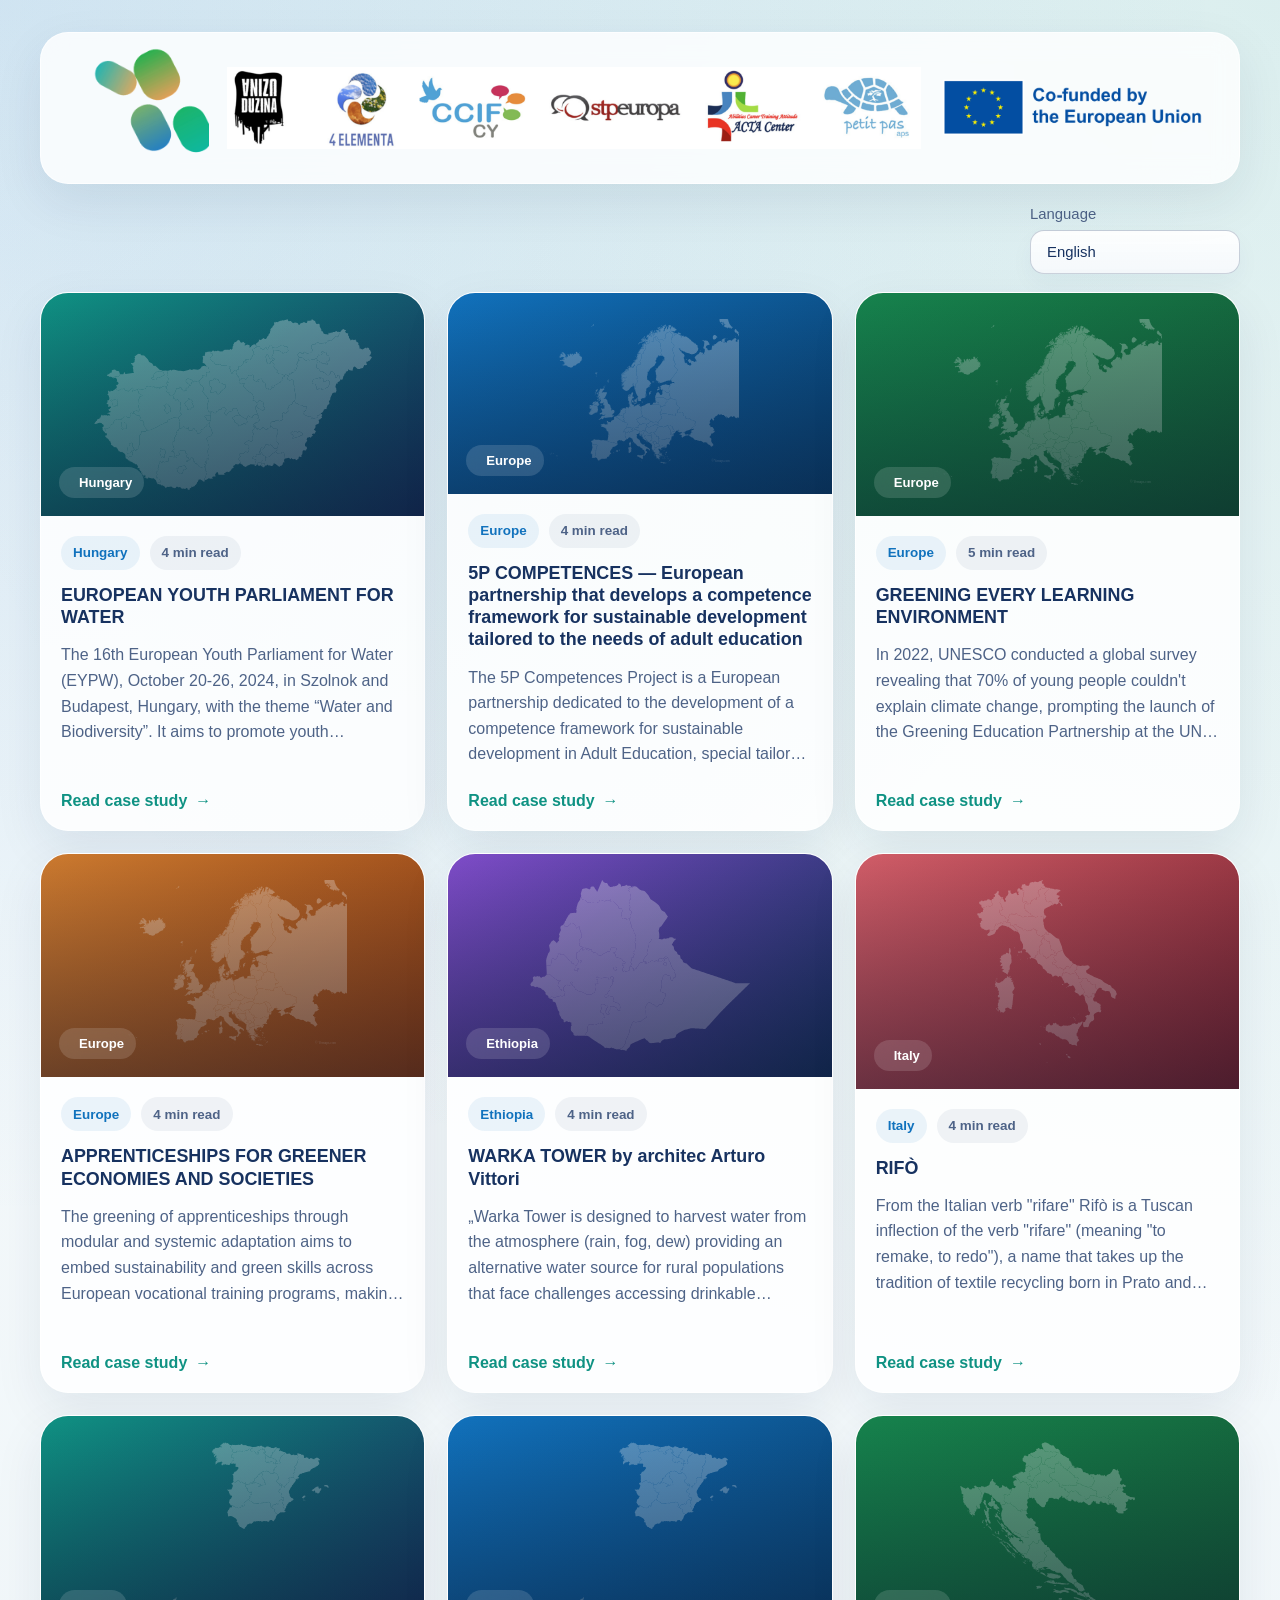
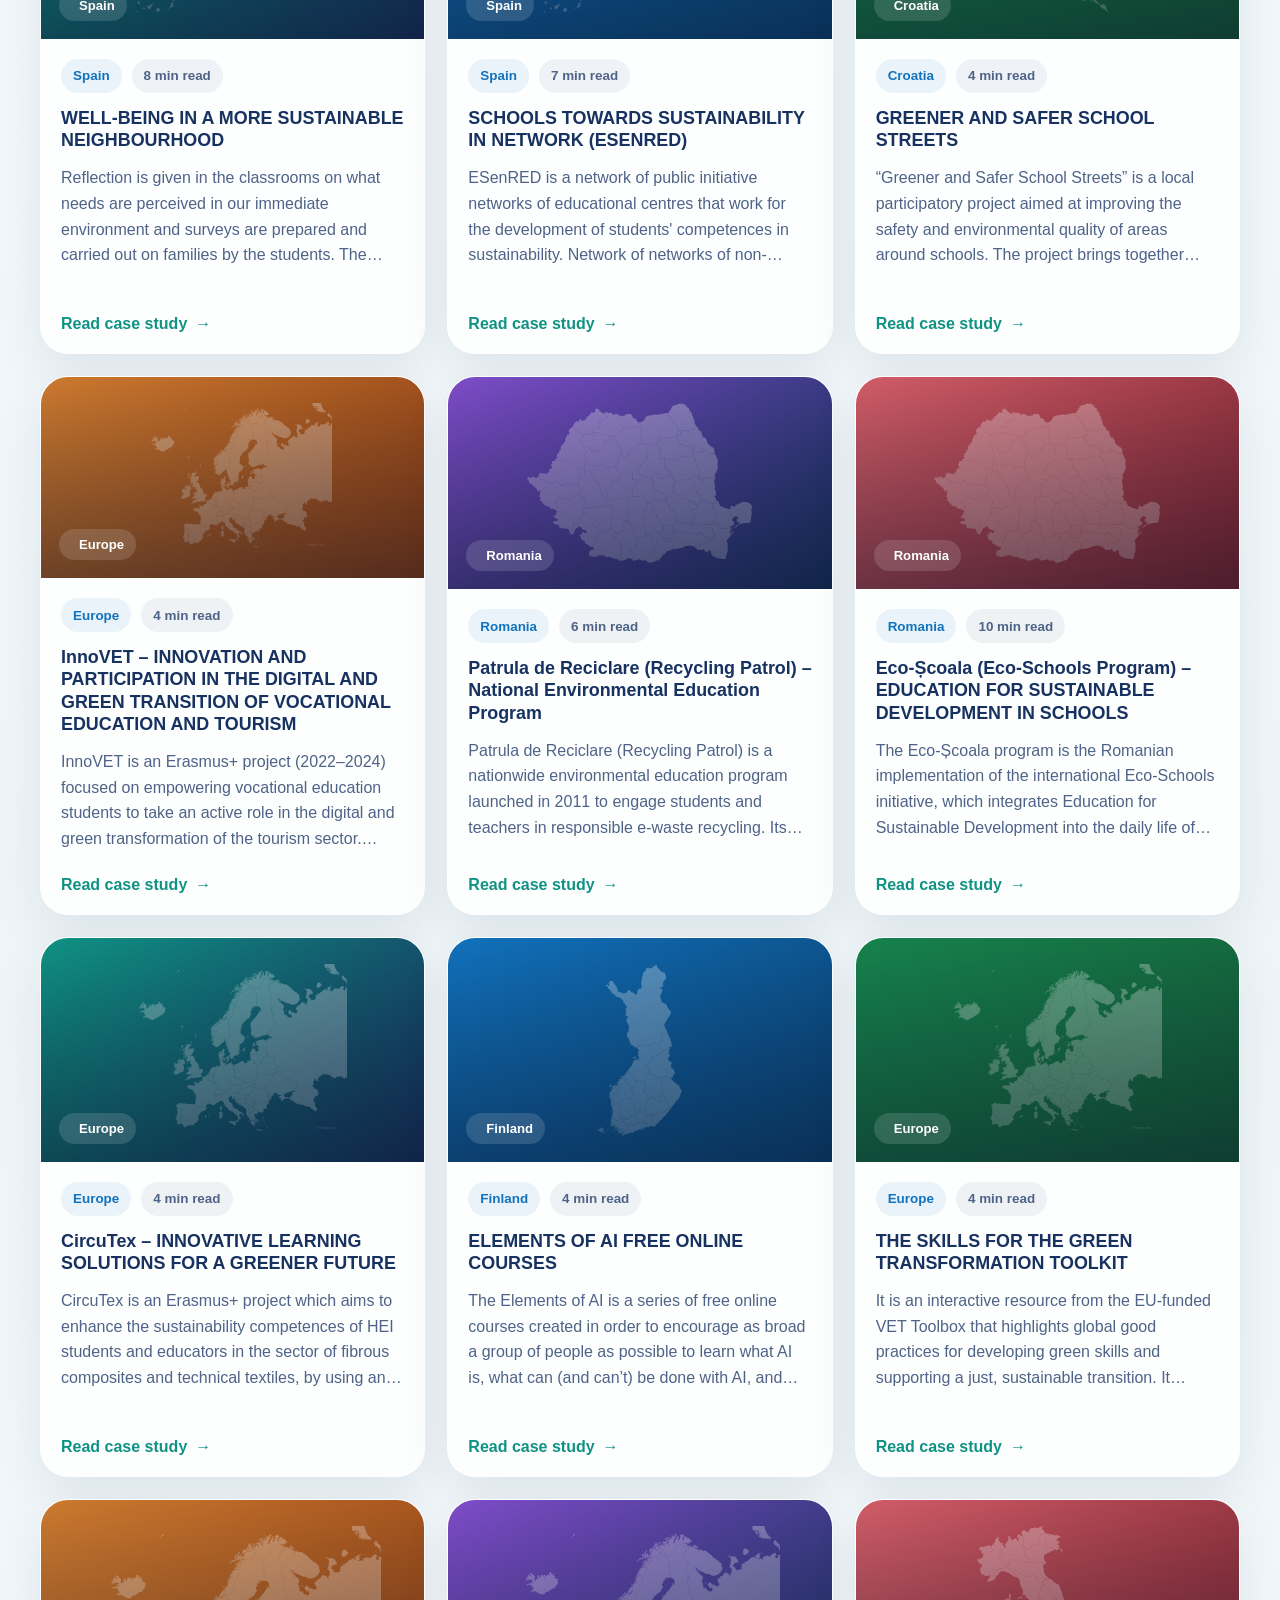
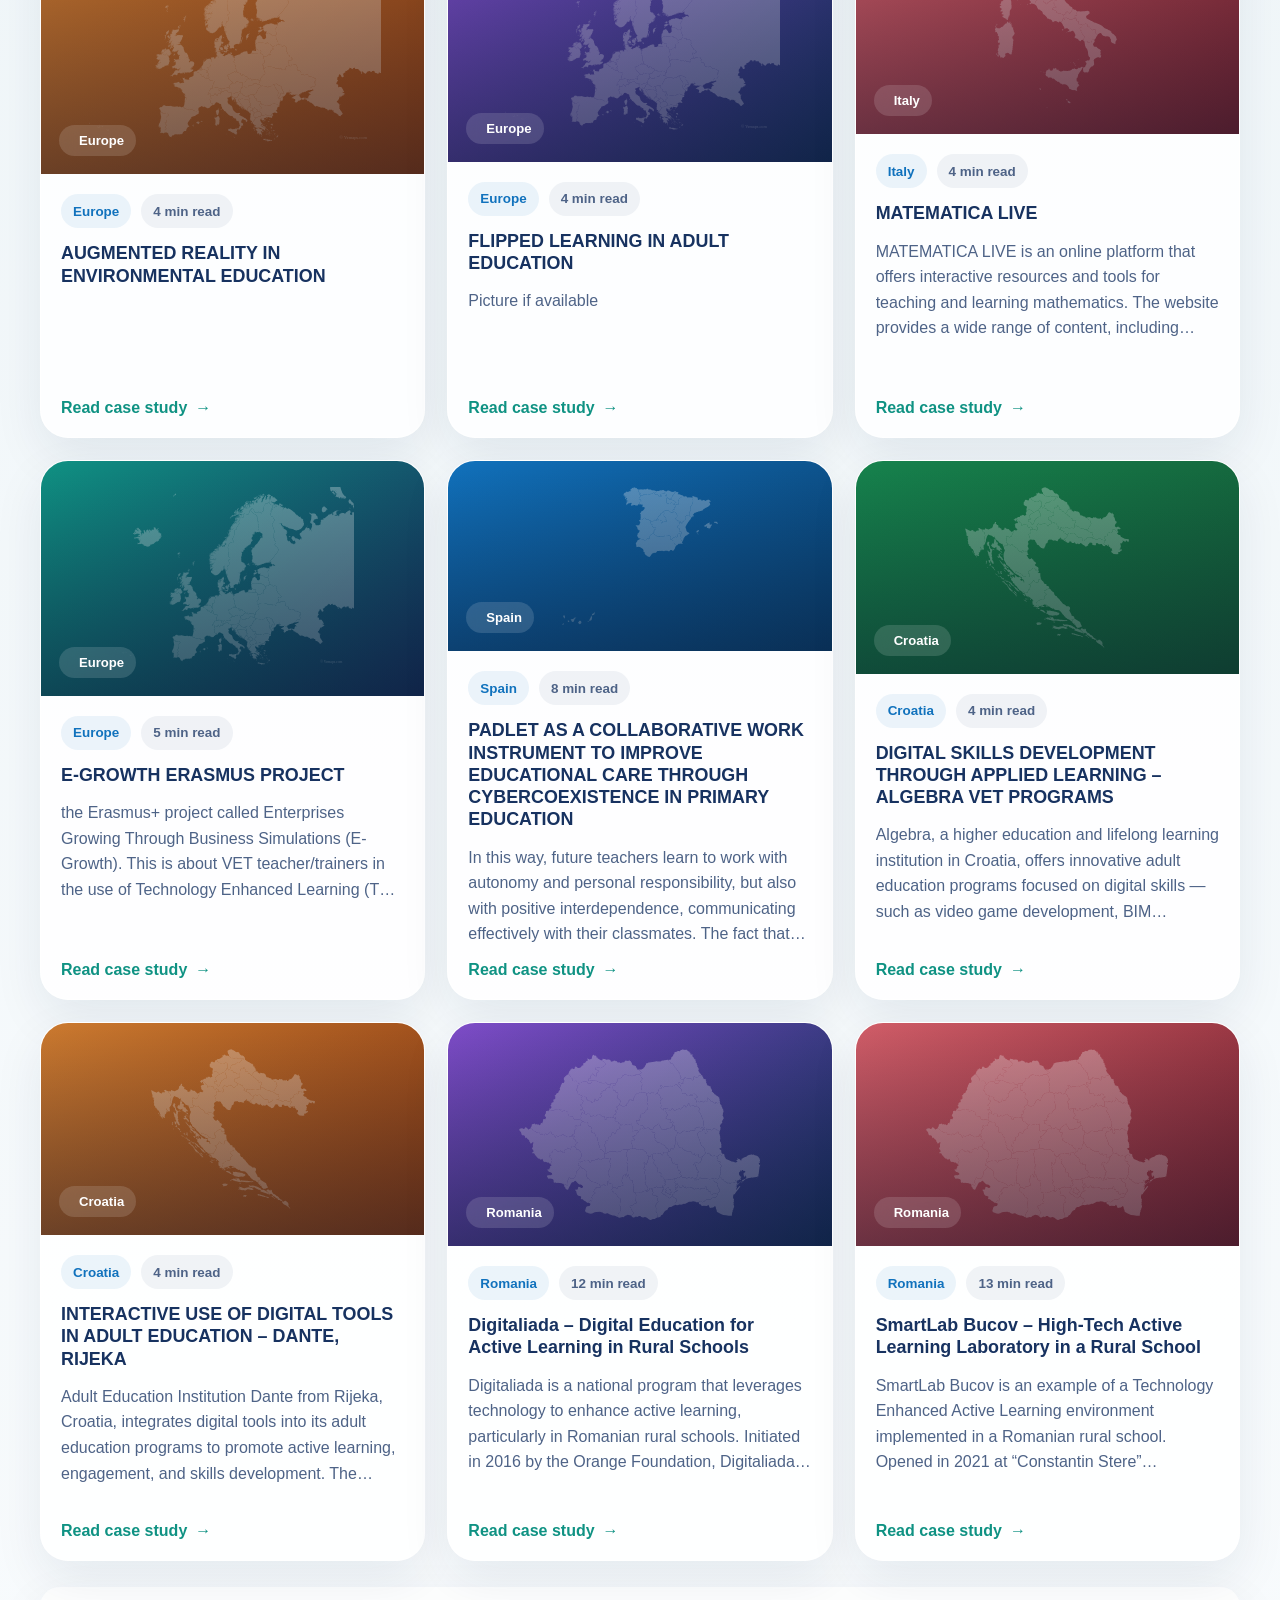
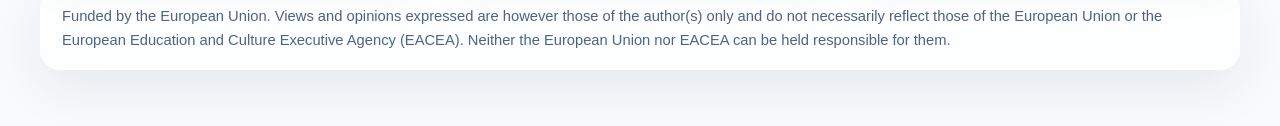
==== index.html @ 7d6d0c1b "Add EU funding disclaimer footer" ====
<!DOCTYPE html>
<html lang="en">
  <head>
    <meta charset="UTF-8" />
    <meta name="viewport" content="width=device-width, initial-scale=1.0" />
    <title>DROPS Case Studies</title>
    <link rel="stylesheet" href="./standalone-case-studies.css?v=20260325-footer" />
  </head>
  <body data-page="cards">
    <div class="page-shell">
      <section class="logo-strip" aria-label="Project logos">
        <div class="logo-strip-track">
          <a class="project-logo-link" href="./index.html" aria-label="DROPS">
            <img class="project-logo" src="./drops-logo.png" alt="DROPS logo" />
          </a>
          <div class="logo-strip-support">
            <img
              class="partner-logos-strip"
              src="./drops-logos-1-2048x242.png"
              alt="DROPS partner logos"
            />
            <img
              class="eu-logo-strip"
              src="./en-co-funded-by-the-eu-pos.png"
              alt="Co-Funded by the European Union"
            />
          </div>
        </div>
      </section>

      <header class="topbar topbar-simple">
        <div></div>

        <div class="toolbar">
          <label class="select-block" for="cards-language-select">
            <span id="cards-language-label"></span>
            <select id="cards-language-select"></select>
          </label>
        </div>
      </header>

      <main class="content-stack">
        <section class="cards-grid" id="case-study-grid"></section>
        <p class="empty-state hidden" id="cards-empty-state"></p>
      </main>

      <footer class="site-footer">
        <p class="site-footer-copy">
          Funded by the European Union. Views and opinions expressed are however those of
          the author(s) only and do not necessarily reflect those of the European Union or
          the European Education and Culture Executive Agency (EACEA). Neither the
          European Union nor EACEA can be held responsible for them.
        </p>
      </footer>
    </div>

    <script src="./case-studies-data.js"></script>
    <script src="./case-studies-app.js"></script>
  </body>
</html>
---- standalone-case-studies.css ----
:root {
  --navy: #173260;
  --navy-deep: #102547;
  --teal: #0f9283;
  --ocean: #1172bd;
  --sun: #e0a56b;
  --forest: #16834d;
  --mist: #edf4f7;
  --paper: #ffffff;
  --ink: #173260;
  --ink-soft: #4e6387;
  --line: rgba(23, 50, 96, 0.12);
  --line-strong: rgba(23, 50, 96, 0.22);
  --shadow-soft: 0 18px 50px rgba(15, 38, 71, 0.08);
  --shadow-strong: 0 22px 50px rgba(15, 38, 71, 0.16);
  --radius-xl: 28px;
  --radius-lg: 20px;
  --radius-md: 14px;
}

* {
  box-sizing: border-box;
}

html {
  scroll-behavior: smooth;
}

body {
  margin: 0;
  min-height: 100vh;
  color: var(--ink);
  font-family: "Avenir Next", "Segoe UI", sans-serif;
  background:
    radial-gradient(circle at top left, rgba(17, 114, 189, 0.16), transparent 24%),
    radial-gradient(circle at top right, rgba(15, 146, 131, 0.12), transparent 28%),
    linear-gradient(180deg, #f7fbfd 0%, #eef5f8 52%, #f8fbfd 100%);
}

a {
  color: inherit;
  text-decoration: none;
}

button,
select {
  font: inherit;
}

.hidden {
  display: none !important;
}

.page-shell {
  width: min(1200px, calc(100% - 32px));
  margin: 0 auto;
  padding: 32px 0 56px;
}

.page-shell-detail {
  padding-top: 24px;
}

.topbar {
  display: flex;
  gap: 24px;
  align-items: flex-start;
  justify-content: space-between;
  margin-bottom: 28px;
}

.topbar-detail {
  align-items: center;
  margin-bottom: 18px;
}

.logo-strip {
  margin-bottom: 22px;
  padding: 14px 18px;
  border: 1px solid rgba(255, 255, 255, 0.72);
  border-radius: var(--radius-xl);
  background: rgba(255, 255, 255, 0.82);
  box-shadow: var(--shadow-soft);
  backdrop-filter: blur(12px);
}

.logo-strip-track {
  display: flex;
  align-items: center;
  gap: 18px;
  min-height: 86px;
  flex-wrap: nowrap;
}

.logo-strip-support {
  display: flex;
  flex: 1 1 auto;
  align-items: center;
  gap: 20px;
  min-width: 0;
  justify-content: flex-end;
  flex-wrap: nowrap;
}

.project-logo-link {
  display: inline-flex;
  align-items: center;
  justify-content: center;
  padding: 0;
  border-radius: 0;
  background: transparent;
}

.project-logo {
  display: block;
  width: 150px;
  min-width: 150px;
  max-width: 150px;
  height: auto;
  max-height: none;
  object-fit: contain;
  object-position: center;
}

.partner-logos-strip {
  display: block;
  flex: 1 1 720px;
  width: 720px;
  max-width: 100%;
  min-width: 0;
  height: auto;
  max-height: 92px;
  object-fit: contain;
  object-position: left center;
}

.eu-logo-strip {
  display: block;
  flex: 0 0 280px;
  width: 280px;
  max-width: 100%;
  height: auto;
  max-height: 82px;
  object-fit: contain;
  object-position: right center;
}

.topbar-simple {
  margin-bottom: 18px;
}

.eyebrow {
  display: inline-flex;
  align-items: center;
  gap: 8px;
  margin: 0 0 14px;
  padding: 8px 14px;
  border-radius: 999px;
  background: rgba(15, 146, 131, 0.1);
  color: var(--teal);
  font-size: 0.8rem;
  font-weight: 700;
  letter-spacing: 0.08em;
  text-transform: uppercase;
}

.hero-title {
  margin: 0;
  max-width: 760px;
  font-size: clamp(2.3rem, 5vw, 4.5rem);
  line-height: 0.95;
  font-weight: 900;
  text-transform: uppercase;
  letter-spacing: -0.05em;
}

.hero-copy {
  max-width: 760px;
  margin: 16px 0 0;
  color: var(--ink-soft);
  font-size: 1.05rem;
  line-height: 1.7;
}

.toolbar {
  display: flex;
  justify-content: flex-end;
}

.select-block {
  display: grid;
  gap: 8px;
  min-width: 210px;
  font-size: 0.93rem;
  color: var(--ink-soft);
}

.select-block select {
  appearance: none;
  width: 100%;
  padding: 13px 16px;
  border: 1px solid var(--line-strong);
  border-radius: 14px;
  color: var(--ink);
  background:
    linear-gradient(180deg, rgba(255, 255, 255, 0.96), rgba(244, 248, 251, 0.98));
  box-shadow: 0 10px 24px rgba(23, 50, 96, 0.04);
}

.content-stack {
  display: grid;
  gap: 24px;
}

.panel {
  border: 1px solid rgba(255, 255, 255, 0.65);
  border-radius: var(--radius-xl);
  background: rgba(255, 255, 255, 0.82);
  box-shadow: var(--shadow-soft);
  backdrop-filter: blur(12px);
}

.panel-soft {
  padding: 24px;
}

.panel-row {
  display: flex;
  gap: 18px;
  align-items: center;
  justify-content: space-between;
}

.panel-title {
  margin: 0;
  font-size: 1.2rem;
  font-weight: 800;
}

.panel-copy {
  margin: 8px 0 0;
  color: var(--ink-soft);
  line-height: 1.6;
}

.ghost-link {
  display: inline-flex;
  align-items: center;
  justify-content: center;
  min-height: 48px;
  padding: 0 18px;
  border: 1px solid var(--line);
  border-radius: 14px;
  background: rgba(255, 255, 255, 0.76);
  color: var(--ink);
  font-weight: 700;
  transition: transform 180ms ease, box-shadow 180ms ease, border-color 180ms ease;
}

.ghost-link:hover,
.ghost-link:focus-visible {
  transform: translateY(-1px);
  border-color: rgba(17, 114, 189, 0.24);
  box-shadow: 0 12px 24px rgba(17, 114, 189, 0.12);
  outline: none;
}

.chip-row {
  display: flex;
  flex-wrap: wrap;
  gap: 10px;
  margin-top: 20px;
}

.chip {
  border: 1px solid rgba(17, 50, 96, 0.1);
  border-radius: 999px;
  background: rgba(255, 255, 255, 0.72);
  color: var(--ink);
  padding: 10px 16px;
  font-weight: 700;
  cursor: pointer;
  transition: transform 180ms ease, background 180ms ease, border-color 180ms ease, color 180ms ease;
}

.chip:hover,
.chip:focus-visible {
  transform: translateY(-1px);
  border-color: rgba(15, 146, 131, 0.28);
  outline: none;
}

.chip.is-active {
  border-color: transparent;
  color: #ffffff;
  background: linear-gradient(135deg, var(--teal), var(--ocean));
  box-shadow: 0 12px 20px rgba(15, 146, 131, 0.2);
}

.cards-grid {
  display: grid;
  grid-template-columns: repeat(4, minmax(0, 1fr));
  grid-auto-rows: 1fr;
  align-items: stretch;
  gap: 22px;
}

.study-card {
  position: relative;
  display: grid;
  grid-template-columns: 1fr;
  min-height: 420px;
  height: 100%;
  overflow: hidden;
  border: 1px solid rgba(255, 255, 255, 0.72);
  border-radius: var(--radius-xl);
  background: rgba(255, 255, 255, 0.84);
  box-shadow: var(--shadow-soft);
  transition: transform 220ms ease, box-shadow 220ms ease, border-color 220ms ease;
}

.study-card.is-completed {
  border-color: rgba(15, 146, 131, 0.28);
  background: rgba(255, 255, 255, 0.74);
}

.study-card:hover,
.study-card:focus-visible {
  transform: translateY(-4px);
  border-color: rgba(17, 114, 189, 0.2);
  box-shadow: var(--shadow-strong);
  outline: none;
}

.study-card.is-completed:hover,
.study-card.is-completed:focus-visible {
  border-color: rgba(15, 146, 131, 0.38);
}

.study-visual {
  position: relative;
  overflow: hidden;
  color: #ffffff;
  min-height: 190px;
}

.study-visual::after {
  content: "";
  position: absolute;
  inset: 0;
  background: linear-gradient(180deg, transparent, rgba(8, 18, 41, 0.42));
}

.study-card.is-completed .study-visual,
.study-card.is-completed .study-body {
  opacity: 0.88;
}

.country-badge {
  position: absolute;
  left: 18px;
  bottom: 18px;
  z-index: 1;
  display: inline-flex;
  gap: 8px;
  align-items: center;
  padding: 8px 12px;
  border-radius: 999px;
  background: rgba(255, 255, 255, 0.14);
  backdrop-filter: blur(10px);
  font-size: 0.82rem;
  font-weight: 700;
}

.study-status-badge {
  position: absolute;
  top: 16px;
  right: 16px;
  z-index: 1;
  display: inline-flex;
  align-items: center;
  gap: 8px;
  padding: 8px 12px;
  border-radius: 999px;
  background: rgba(255, 255, 255, 0.18);
  backdrop-filter: blur(10px);
  color: #ffffff;
  font-size: 0.8rem;
  font-weight: 800;
}

.study-status-check {
  display: inline-flex;
  align-items: center;
  justify-content: center;
  width: 22px;
  height: 22px;
  flex: 0 0 22px;
  border-radius: 999px;
  background: rgba(15, 146, 131, 0.9);
  color: #ffffff;
  font-size: 0.88rem;
  line-height: 1;
}

.country-map {
  position: absolute;
  inset: 0;
  width: 100%;
  height: 100%;
  display: flex;
  align-items: center;
  justify-content: center;
  padding: 26px;
  overflow: hidden;
}

.country-map img,
.country-map svg {
  display: block;
  width: auto;
  height: auto;
  max-width: 100%;
  max-height: 100%;
  object-fit: contain;
  object-position: center;
}

.country-map img {
  opacity: 0.3;
  filter: brightness(0) invert(1);
}

.study-body {
  display: flex;
  flex-direction: column;
  gap: 14px;
  padding: 20px;
}

.pill-row {
  display: flex;
  flex-wrap: wrap;
  gap: 10px;
}

.pill {
  display: inline-flex;
  align-items: center;
  gap: 8px;
  min-height: 34px;
  padding: 0 12px;
  border-radius: 999px;
  background: rgba(17, 114, 189, 0.08);
  color: var(--ocean);
  font-size: 0.84rem;
  font-weight: 700;
}

.pill.pill-neutral {
  background: rgba(23, 50, 96, 0.06);
  color: var(--ink-soft);
}

.study-title {
  margin: 0;
  font-size: 1.12rem;
  line-height: 1.24;
  font-weight: 900;
}

.study-description {
  margin: 0;
  color: var(--ink-soft);
  line-height: 1.6;
  display: -webkit-box;
  -webkit-line-clamp: 4;
  -webkit-box-orient: vertical;
  overflow: hidden;
}

.study-footer {
  margin-top: auto;
  display: flex;
  align-items: center;
  justify-content: space-between;
  gap: 12px;
}

.study-link {
  display: inline-flex;
  align-items: center;
  gap: 8px;
  color: var(--teal);
  font-weight: 800;
}

.study-card.is-completed .study-link {
  color: rgba(78, 99, 135, 0.88);
}

.study-link-arrow {
  transition: transform 180ms ease;
}

.study-card:hover .study-link-arrow,
.study-card:focus-visible .study-link-arrow {
  transform: translateX(4px);
}

.empty-state {
  margin: 0;
  padding: 28px;
  text-align: center;
  border-radius: var(--radius-lg);
  background: rgba(255, 255, 255, 0.78);
  color: var(--ink-soft);
  box-shadow: var(--shadow-soft);
}

.site-footer {
  margin-top: 26px;
  padding: 18px 22px;
  border-radius: var(--radius-lg);
  background: rgba(255, 255, 255, 0.76);
  box-shadow: var(--shadow-soft);
}

.site-footer-copy {
  margin: 0;
  color: var(--ink-soft);
  font-size: 0.92rem;
  line-height: 1.6;
}

.reading-progress {
  position: fixed;
  inset: 0 0 auto;
  z-index: 20;
  height: 4px;
  background: rgba(255, 255, 255, 0.46);
}

.reading-progress-bar {
  height: 100%;
  width: 0;
  background: linear-gradient(90deg, var(--teal), var(--ocean));
  transition: width 140ms linear;
}

.detail-top-actions {
  display: flex;
  align-items: center;
  gap: 16px;
}

.back-link {
  display: inline-flex;
  align-items: center;
  gap: 10px;
  min-height: 44px;
  padding: 0 14px;
  border-radius: 999px;
  background: rgba(255, 255, 255, 0.82);
  border: 1px solid var(--line);
  font-weight: 800;
  box-shadow: var(--shadow-soft);
}

.detail-hero {
  position: relative;
  overflow: hidden;
  padding: 38px;
  border-radius: 30px;
  color: #ffffff;
  box-shadow: var(--shadow-strong);
}

.detail-hero::before {
  content: "";
  position: absolute;
  inset: auto auto -40px -20px;
  width: 200px;
  height: 200px;
  border-radius: 50%;
  background: rgba(255, 255, 255, 0.12);
}

.detail-hero::after {
  content: "";
  position: absolute;
  right: -20px;
  top: -20px;
  width: 190px;
  height: 190px;
  border-radius: 46% 54% 60% 40%;
  background: rgba(255, 255, 255, 0.1);
}

.detail-hero-inner {
  position: relative;
  z-index: 1;
  max-width: 760px;
}

.detail-hero-tag {
  display: inline-flex;
  align-items: center;
  gap: 8px;
  margin-bottom: 16px;
  padding: 9px 14px;
  border-radius: 999px;
  background: rgba(255, 255, 255, 0.14);
  font-size: 0.84rem;
  font-weight: 700;
}

.detail-hero-title {
  margin: 0;
  font-size: clamp(2.2rem, 4vw, 3.8rem);
  line-height: 0.98;
  font-weight: 900;
  text-transform: uppercase;
}

.detail-hero-copy {
  margin: 16px 0 0;
  font-size: 1.05rem;
  line-height: 1.75;
  color: rgba(255, 255, 255, 0.92);
}

.detail-layout {
  display: grid;
  grid-template-columns: minmax(0, 1fr) minmax(240px, 300px);
  gap: 24px;
  align-items: stretch;
}

.detail-article {
  padding: 32px;
  align-self: start;
}

.detail-sidebar {
  display: grid;
  gap: 18px;
  width: min(100%, 300px);
  justify-self: end;
  align-self: stretch;
  align-content: start;
}

.detail-sidebar-progress {
  position: sticky;
  top: 24px;
  z-index: 2;
}

.detail-meta-row {
  display: flex;
  flex-wrap: wrap;
  gap: 10px;
  padding-bottom: 20px;
  margin-bottom: 20px;
  border-bottom: 1px solid var(--line);
}

.detail-language-row {
  display: flex;
  flex-wrap: wrap;
  gap: 10px;
  margin-bottom: 28px;
}

.language-chip {
  border: 1px solid var(--line);
  border-radius: 999px;
  background: rgba(255, 255, 255, 0.82);
  color: var(--ink-soft);
  padding: 10px 14px;
  font-weight: 700;
  cursor: pointer;
  transition: all 180ms ease;
}

.language-chip:hover,
.language-chip:focus-visible {
  border-color: rgba(15, 146, 131, 0.34);
  outline: none;
}

.language-chip.is-active {
  border-color: transparent;
  color: #ffffff;
  background: linear-gradient(135deg, var(--teal), var(--ocean));
}

.article-content {
  color: var(--ink);
  overflow-wrap: anywhere;
}

.article-section + .article-section,
.article-media-stack + .article-section,
.article-section + .article-media-stack {
  margin-top: 28px;
}

.article-section-lead {
  margin-top: 8px;
}

.article-rich-block {
  color: var(--ink-soft);
}

.article-rich-block > *:last-child {
  margin-bottom: 0;
}

.article-media-stack {
  display: grid;
  gap: 16px;
  margin: 28px 0;
}

.article-figure {
  margin: 0;
}

.article-section-criteria {
  margin-top: 32px;
}

.criteria-grid {
  display: grid;
  gap: 16px;
  grid-template-columns: repeat(2, minmax(0, 1fr));
}

.criteria-card {
  padding: 18px;
  border: 1px solid var(--line);
  border-radius: 18px;
  background: rgba(255, 255, 255, 0.7);
}

.criteria-card-title {
  margin: 0 0 10px;
  color: var(--ink);
  font-size: 1rem;
  font-weight: 800;
}

.criteria-card-content > *:last-child {
  margin-bottom: 0;
}

.article-content h2 {
  margin: 32px 0 12px;
  font-size: 1.45rem;
  font-weight: 900;
}

.article-content p {
  margin: 0 0 16px;
  color: var(--ink-soft);
  line-height: 1.82;
}

.article-content ul,
.article-content ol {
  margin: 0 0 20px;
  padding-left: 22px;
  color: var(--ink-soft);
  line-height: 1.78;
}

.article-content li + li {
  margin-top: 8px;
}

.article-content strong {
  color: var(--ink);
}

.article-content a {
  color: var(--ocean);
  text-decoration: underline;
}

.article-content table {
  width: 100%;
  margin: 28px 0;
  border-collapse: collapse;
  border: 1px solid var(--line);
  border-radius: 18px;
  overflow: hidden;
  background: rgba(255, 255, 255, 0.72);
}

.article-content th,
.article-content td {
  padding: 14px 16px;
  border: 1px solid var(--line);
  vertical-align: top;
  text-align: left;
  color: var(--ink-soft);
  line-height: 1.75;
}

.article-content th {
  color: var(--ink);
  background: rgba(17, 114, 189, 0.04);
}

.article-content .markdown-table td:first-child {
  width: 32%;
  color: var(--ink);
  font-weight: 800;
  background: rgba(23, 50, 96, 0.04);
}

.article-content img {
  display: block;
  max-width: 100%;
  height: auto !important;
  margin: 0 auto;
  border-radius: 16px;
}

.article-content p:last-child,
.article-content ul:last-child,
.article-content ol:last-child,
.article-content table:last-child {
  margin-bottom: 0;
}

.primary-button {
  width: 100%;
  min-height: 52px;
  margin-top: 16px;
  border: 0;
  border-radius: 16px;
  color: #ffffff;
  font-weight: 800;
  background: linear-gradient(135deg, var(--forest), var(--teal));
  cursor: pointer;
  transition: transform 180ms ease, opacity 180ms ease, box-shadow 180ms ease;
  box-shadow: 0 16px 28px rgba(22, 131, 77, 0.24);
}

.secondary-button {
  display: inline-flex;
  width: 100%;
  min-height: 48px;
  margin-top: 14px;
  align-items: center;
  justify-content: center;
  padding: 0 18px;
  border: 1px solid rgba(15, 146, 131, 0.24);
  border-radius: 16px;
  background: rgba(15, 146, 131, 0.08);
  color: var(--teal);
  font-weight: 800;
  transition: transform 180ms ease, border-color 180ms ease, box-shadow 180ms ease;
}

.secondary-button:hover,
.secondary-button:focus-visible {
  transform: translateY(-1px);
  border-color: rgba(15, 146, 131, 0.34);
  box-shadow: 0 12px 20px rgba(15, 146, 131, 0.12);
  outline: none;
}

.primary-button:hover,
.primary-button:focus-visible {
  transform: translateY(-1px);
  outline: none;
}

.primary-button:disabled {
  opacity: 0.55;
  cursor: not-allowed;
  transform: none;
  box-shadow: none;
}

.helper-text {
  margin: 14px 0 0;
  color: var(--ink-soft);
  font-size: 0.92rem;
  line-height: 1.6;
}

.sidebar-links {
  display: grid;
  gap: 10px;
  margin-top: 14px;
}

.sidebar-link {
  display: block;
  padding: 14px 16px;
  border: 1px solid var(--line);
  border-radius: 16px;
  background: rgba(255, 255, 255, 0.72);
  transition: transform 180ms ease, border-color 180ms ease, box-shadow 180ms ease;
}

.sidebar-link:hover,
.sidebar-link:focus-visible {
  transform: translateY(-1px);
  border-color: rgba(17, 114, 189, 0.26);
  box-shadow: 0 12px 22px rgba(17, 114, 189, 0.11);
  outline: none;
}

.sidebar-link.is-current {
  border-color: rgba(15, 146, 131, 0.28);
  background: rgba(15, 146, 131, 0.07);
}

.sidebar-link-title {
  display: block;
  font-weight: 800;
}

.sidebar-link-copy {
  display: block;
  margin-top: 6px;
  color: var(--ink-soft);
  font-size: 0.93rem;
  line-height: 1.5;
}

@media (max-width: 1280px) {
  .cards-grid {
    grid-template-columns: repeat(3, minmax(0, 1fr));
  }
}

@media (max-width: 980px) {
  .topbar,
  .panel-row,
  .detail-layout {
    grid-template-columns: 1fr;
    display: grid;
  }

  .toolbar {
    justify-content: stretch;
  }

  .topbar-detail .detail-top-actions {
    flex-wrap: wrap;
  }

  .logo-strip-track {
    gap: 14px;
    flex-wrap: wrap;
  }

  .logo-strip-support {
    gap: 14px;
    flex-basis: 100%;
    justify-content: flex-start;
    flex-wrap: wrap;
  }

  .project-logo {
    width: 150px;
    min-width: 150px;
    max-width: 150px;
  }

  .eu-logo-strip {
    flex-basis: auto;
    width: 240px;
  }

  .select-block {
    min-width: 0;
  }

  .cards-grid {
    grid-template-columns: repeat(2, minmax(0, 1fr));
  }

  .study-visual {
    min-height: 220px;
  }

  .detail-sidebar {
    position: static;
    width: 100%;
    justify-self: stretch;
  }

  .criteria-grid {
    grid-template-columns: repeat(2, minmax(0, 1fr));
  }
}

@media (max-width: 720px) {
  .page-shell {
    width: min(100% - 20px, 1200px);
    padding: 18px 0 34px;
  }

  .detail-hero,
  .detail-article,
  .panel-soft {
    padding: 22px;
  }

  .hero-title {
    font-size: clamp(2rem, 10vw, 3rem);
  }

  .detail-hero-title {
    font-size: clamp(1.9rem, 9vw, 3rem);
  }

  .cards-grid {
    grid-template-columns: 1fr;
  }

  .criteria-grid {
    grid-template-columns: 1fr;
  }
}
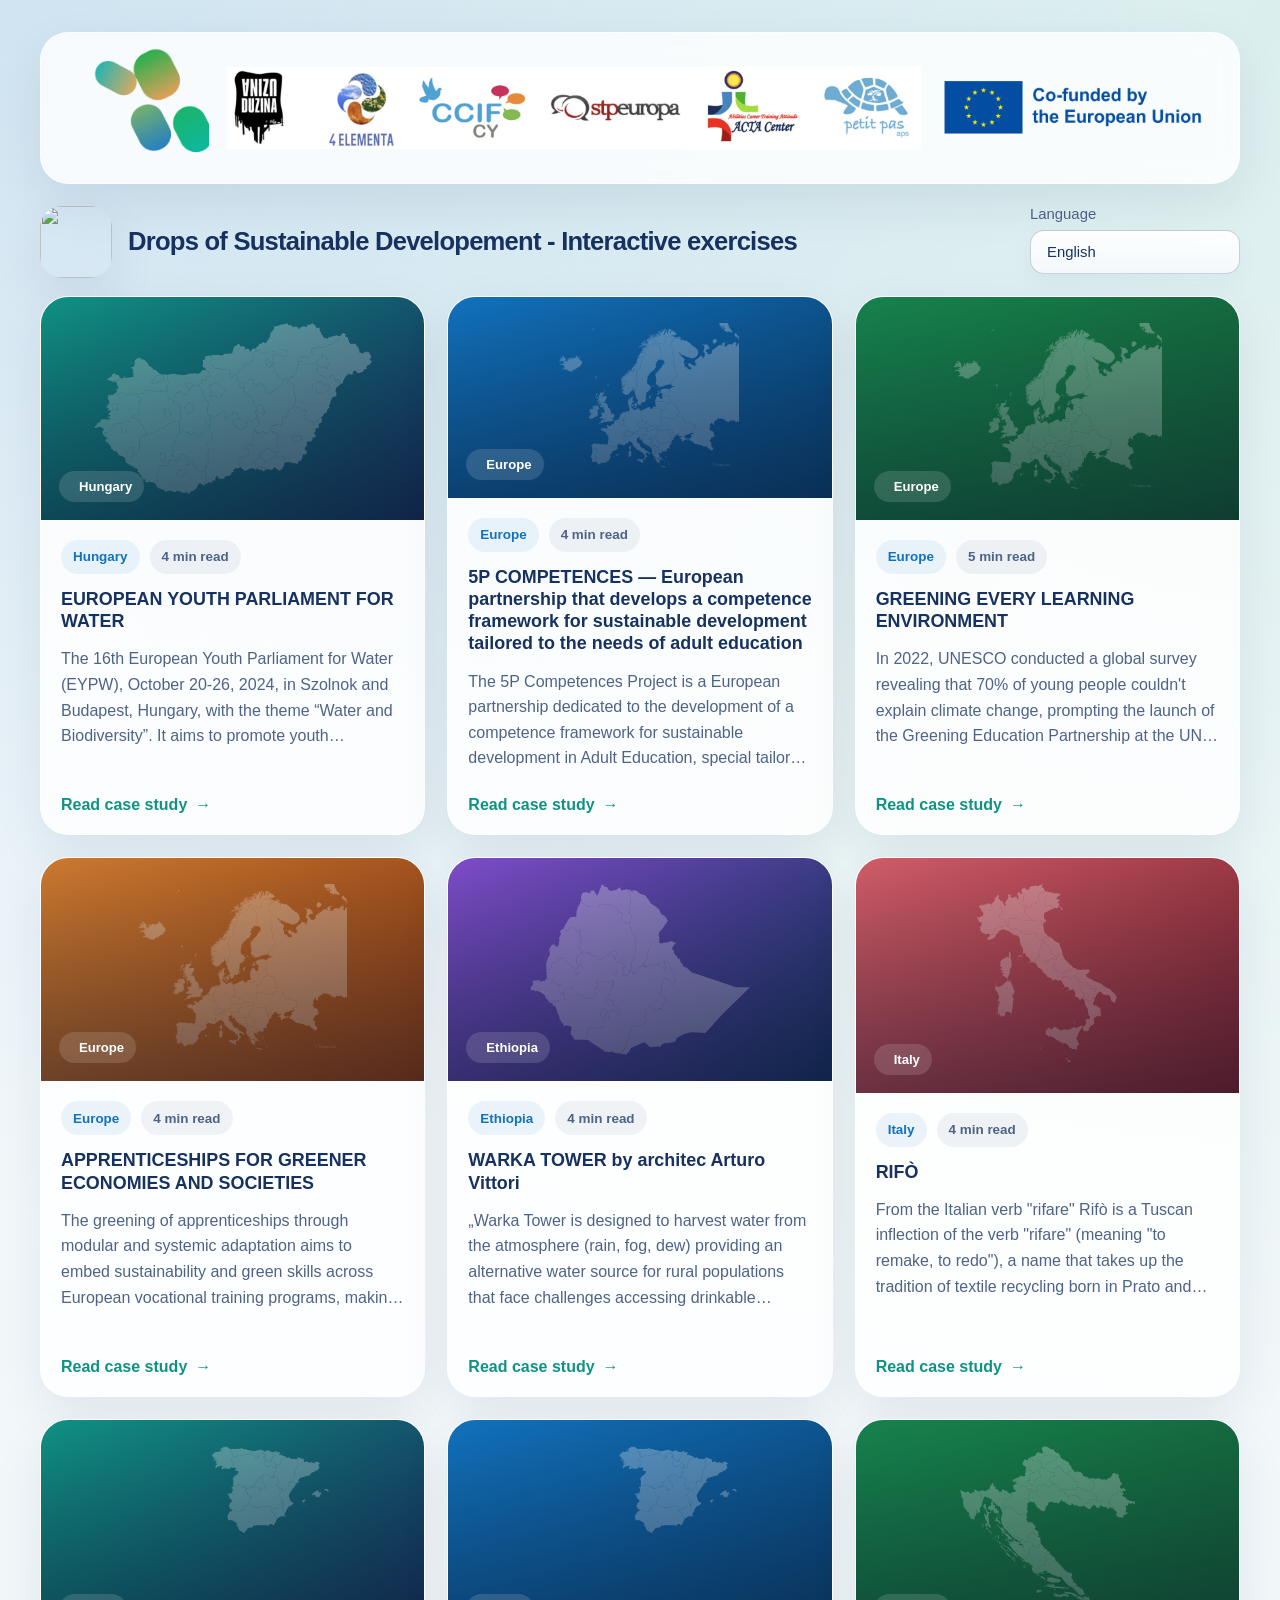
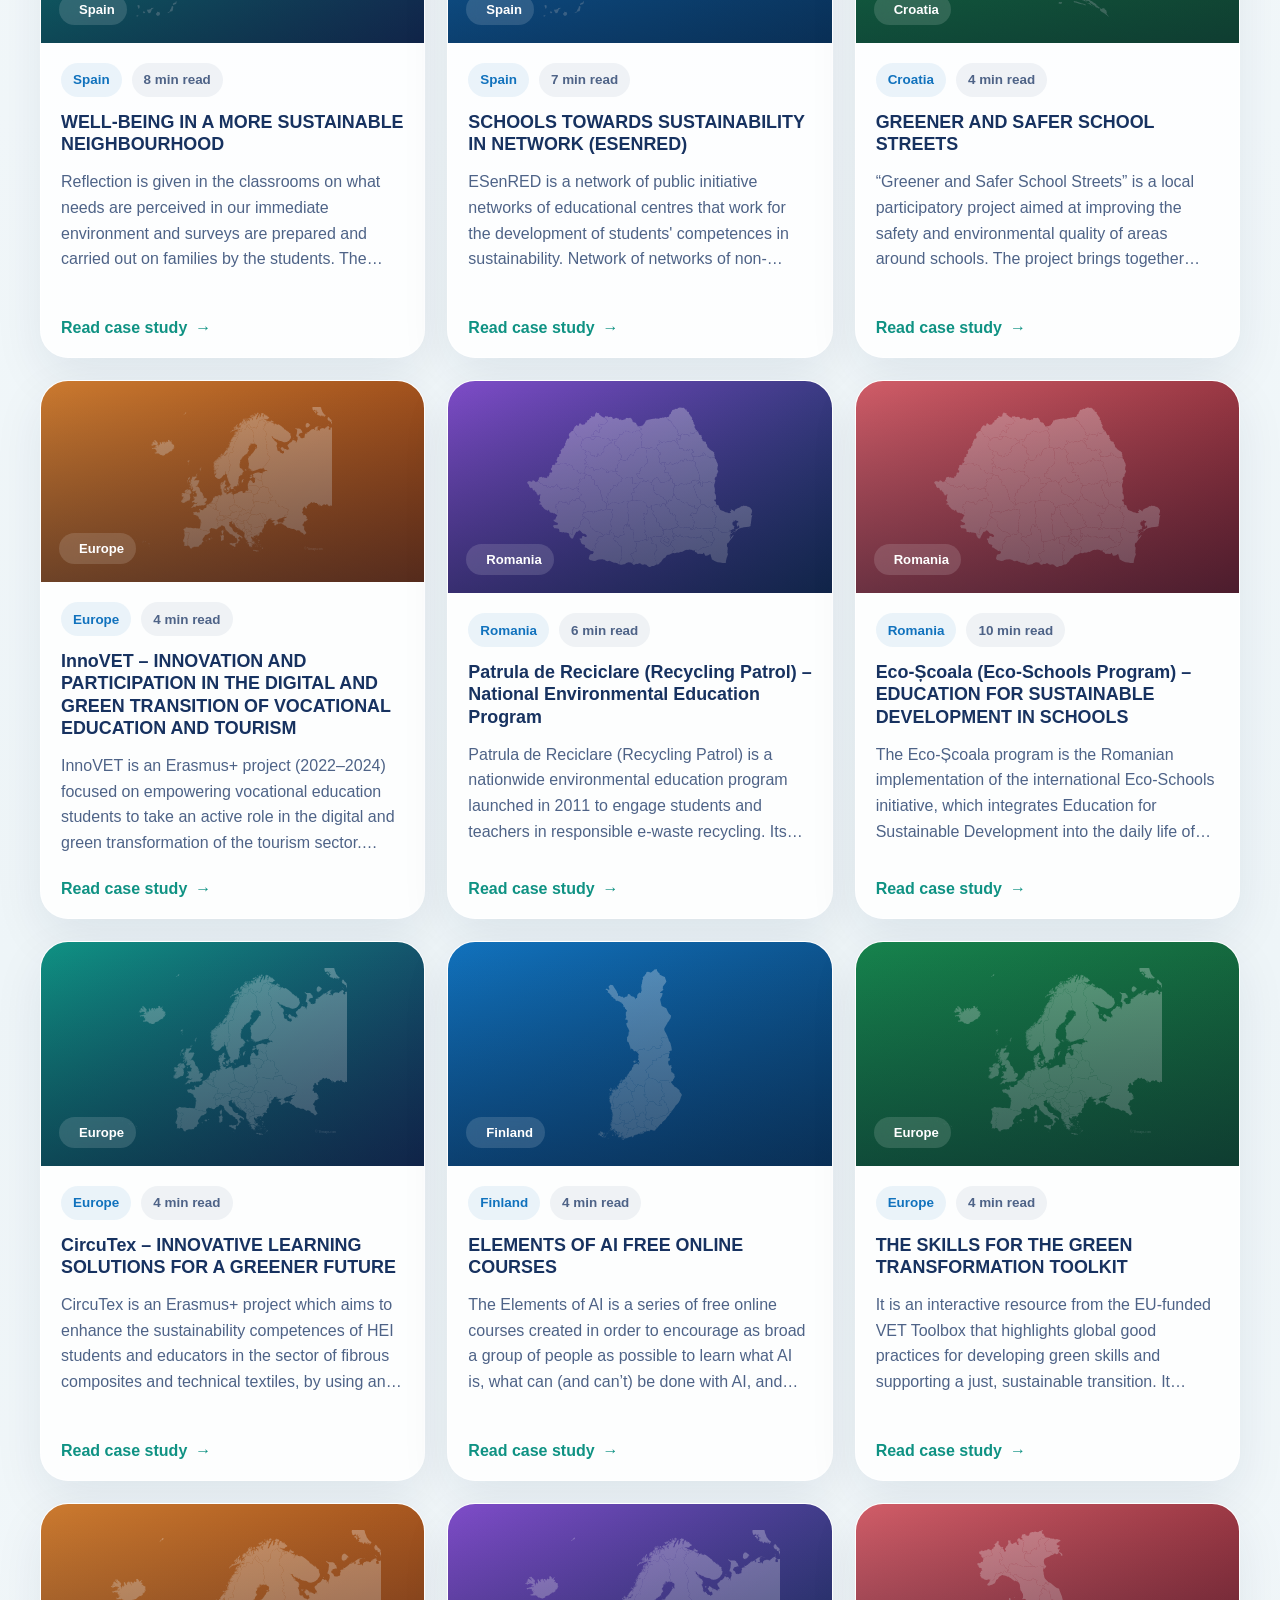
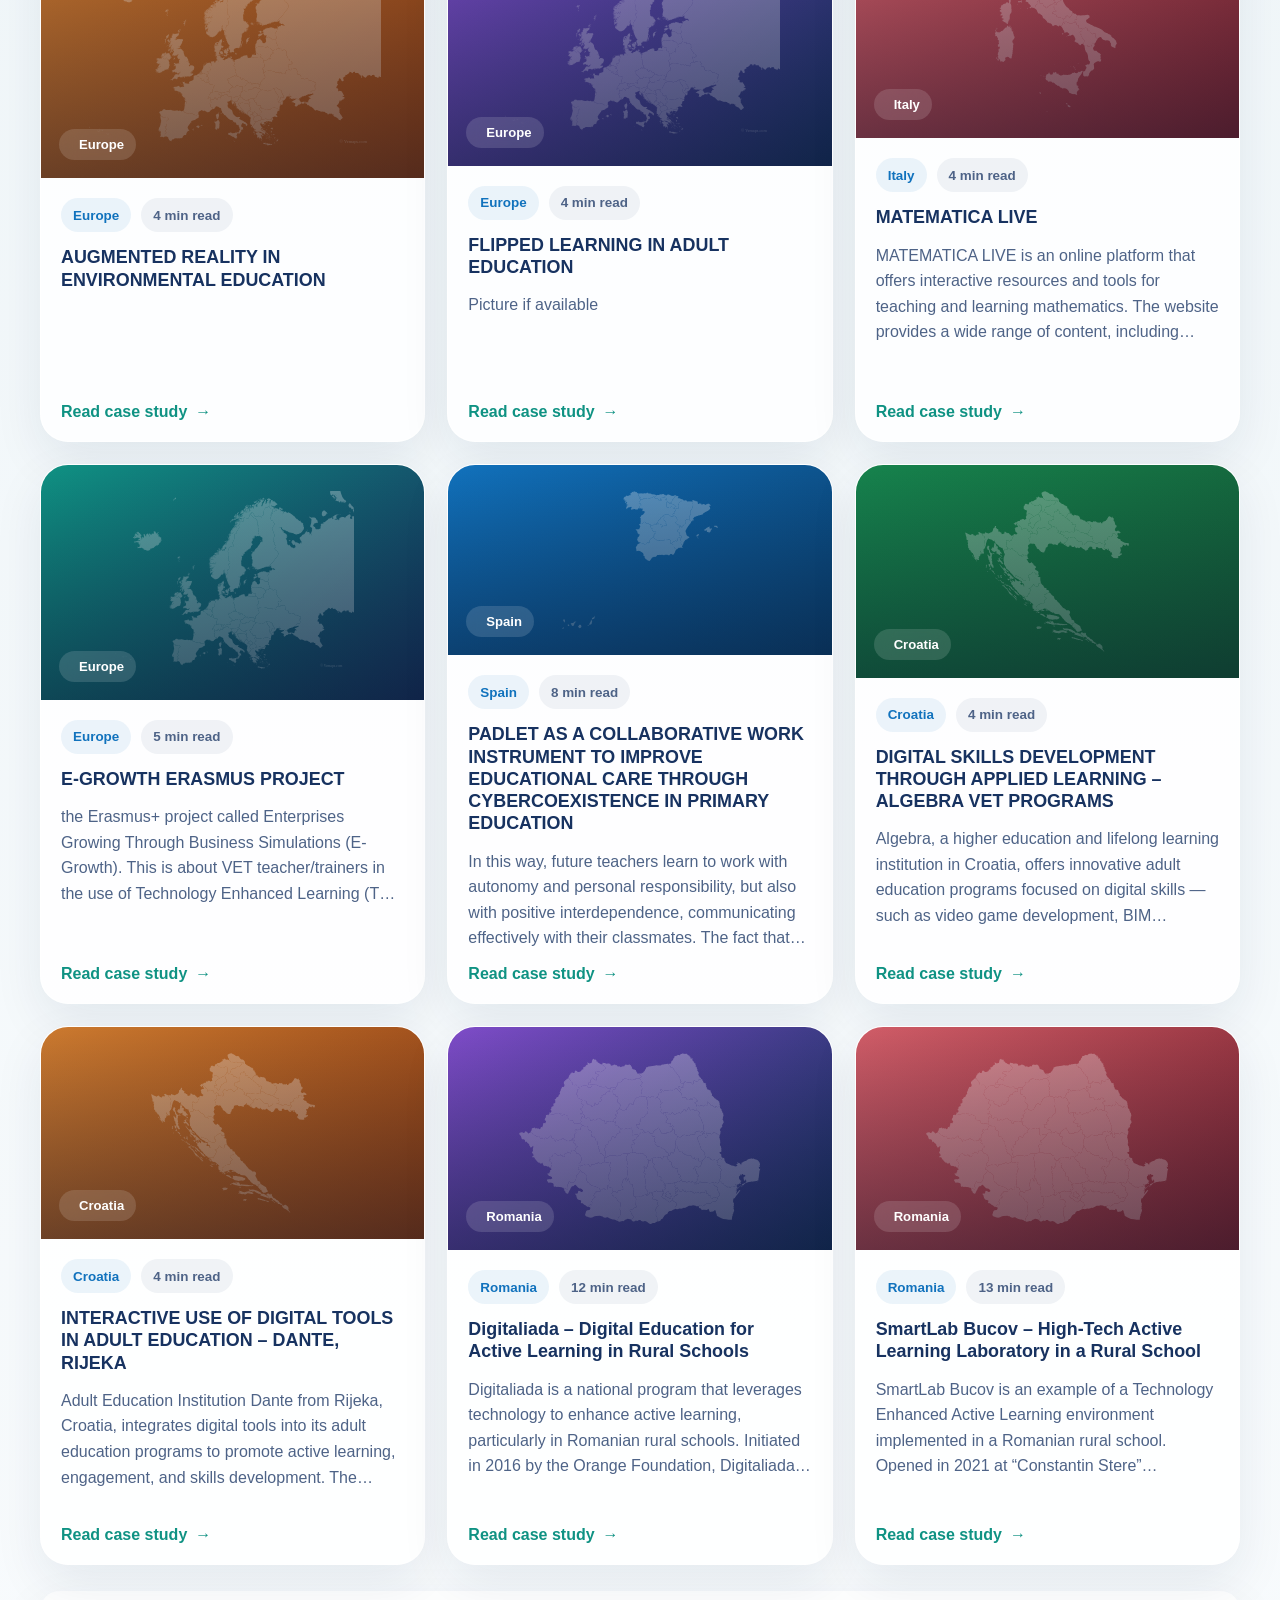
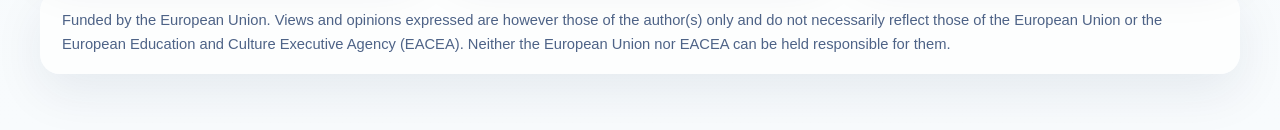
==== commit 765301c4: "Add interactive exercises header" ====
--- a/index.html
+++ b/index.html
@@ -4,7 +4,7 @@
     <meta charset="UTF-8" />
     <meta name="viewport" content="width=device-width, initial-scale=1.0" />
     <title>DROPS Case Studies</title>
-    <link rel="stylesheet" href="./standalone-case-studies.css?v=20260325-footer" />
+    <link rel="stylesheet" href="./standalone-case-studies.css?v=20260325-heading" />
   </head>
   <body data-page="cards">
     <div class="page-shell">
@@ -29,7 +29,10 @@
       </section>
 
       <header class="topbar topbar-simple">
-        <div></div>
+        <div class="topbar-branding">
+          <img class="topbar-branding-image" src="./5.jpg" alt="" />
+          <h1 class="topbar-heading">Drops of Sustainable Developement - Interactive exercises</h1>
+        </div>
 
         <div class="toolbar">
           <label class="select-block" for="cards-language-select">
--- a/standalone-case-studies.css
+++ b/standalone-case-studies.css
@@ -149,6 +149,37 @@
   margin-bottom: 18px;
 }
 
+.topbar-branding {
+  display: flex;
+  align-items: center;
+  gap: 16px;
+  min-width: 0;
+}
+
+.topbar-branding-detail {
+  min-width: 0;
+}
+
+.topbar-branding-image {
+  display: block;
+  width: 72px;
+  height: 72px;
+  border-radius: 22px;
+  object-fit: cover;
+  object-position: center;
+  box-shadow: var(--shadow-soft);
+  flex: 0 0 auto;
+}
+
+.topbar-heading {
+  margin: 0;
+  color: var(--ink);
+  font-size: clamp(1.35rem, 2vw, 2rem);
+  line-height: 1.08;
+  font-weight: 900;
+  letter-spacing: -0.03em;
+}
+
 .eyebrow {
   display: inline-flex;
   align-items: center;
@@ -976,6 +1007,20 @@
     max-width: 150px;
   }
 
+  .topbar-branding {
+    width: 100%;
+  }
+
+  .topbar-branding-image {
+    width: 60px;
+    height: 60px;
+    border-radius: 18px;
+  }
+
+  .topbar-heading {
+    font-size: clamp(1.2rem, 5vw, 1.75rem);
+  }
+
   .eu-logo-strip {
     flex-basis: auto;
     width: 240px;
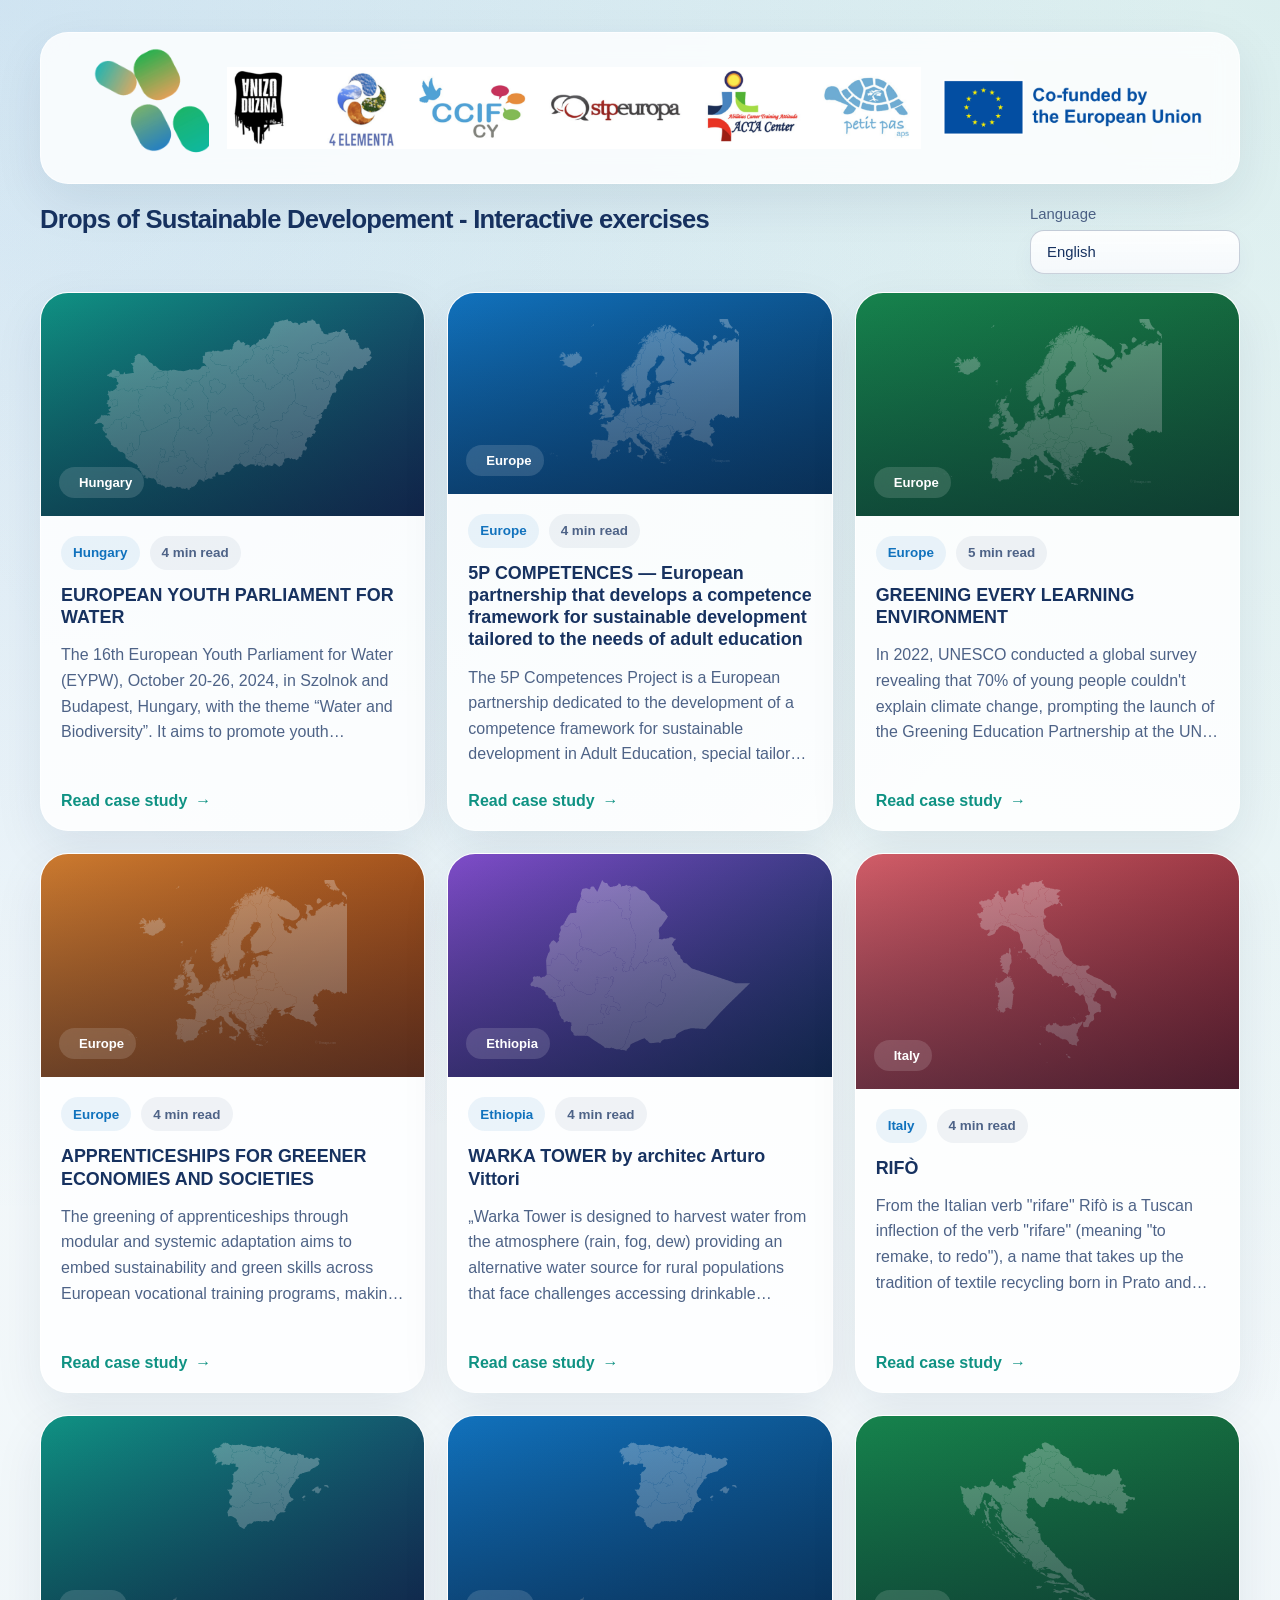
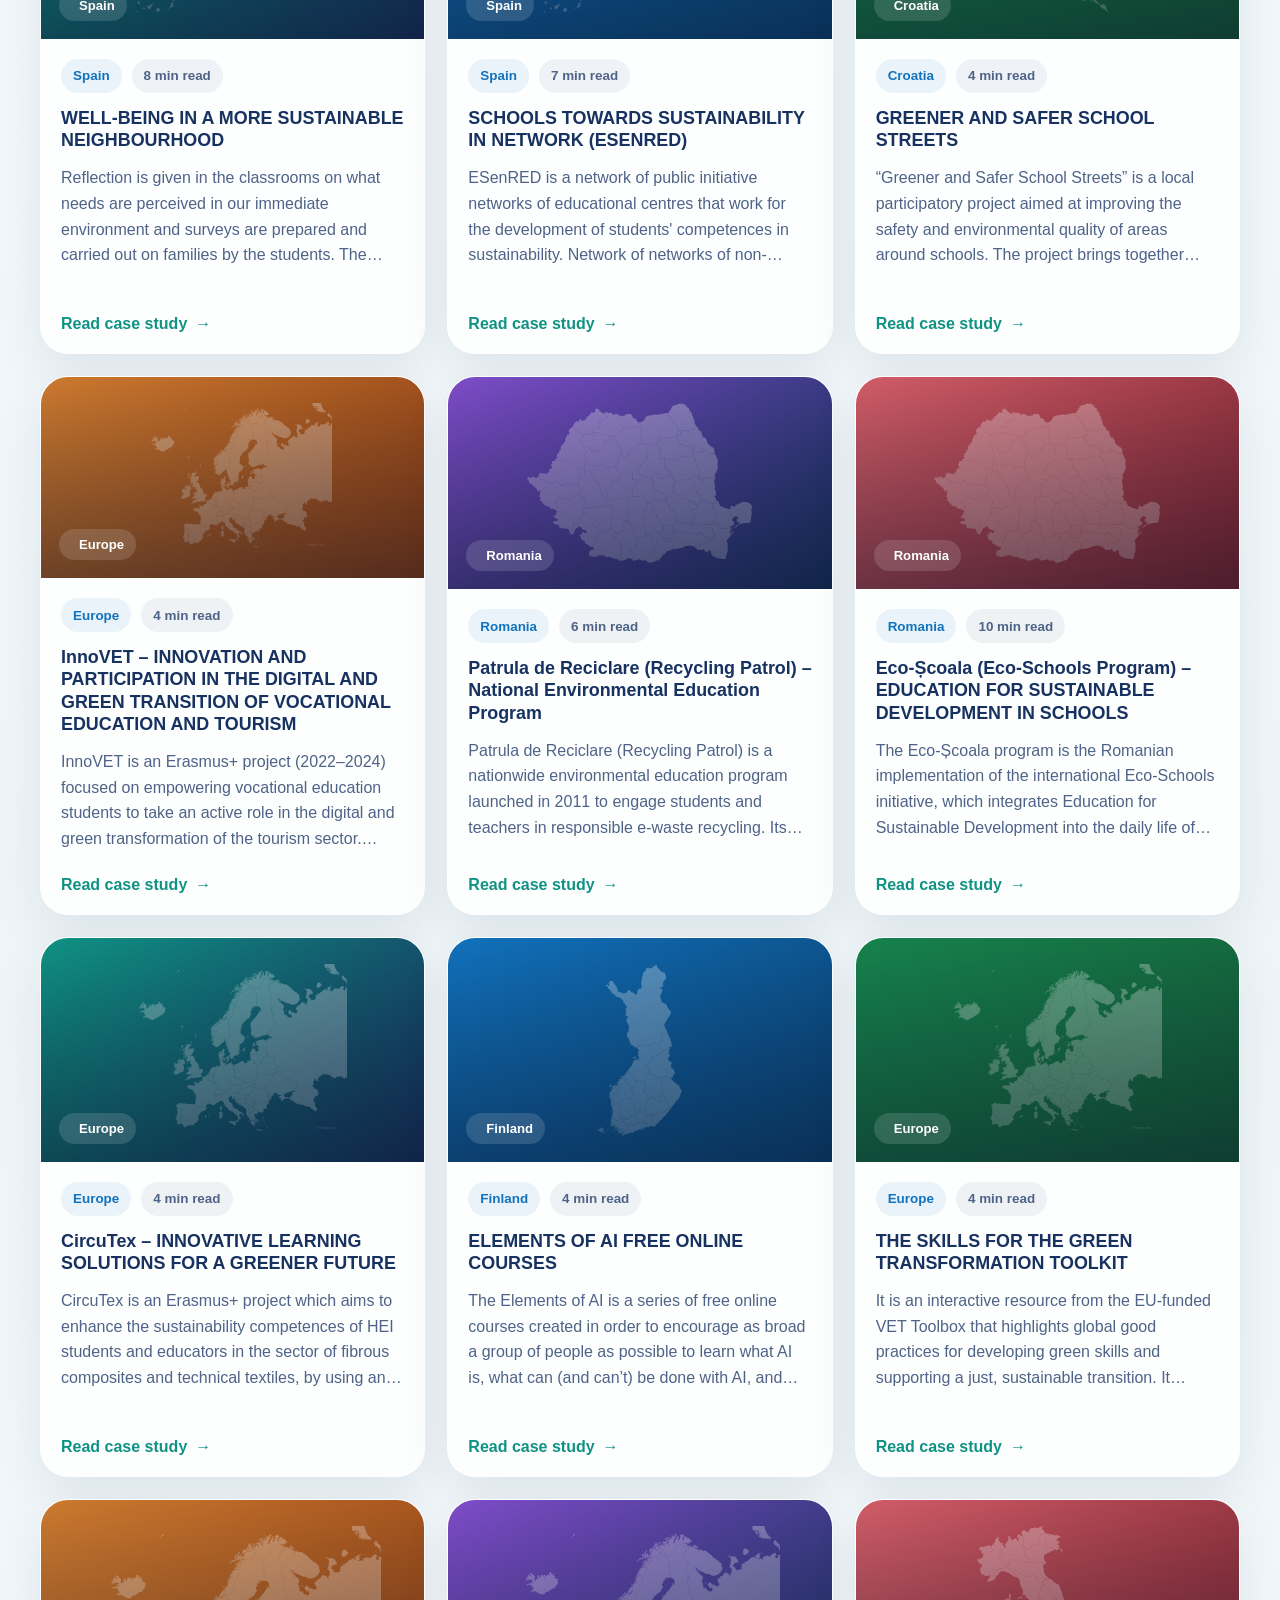
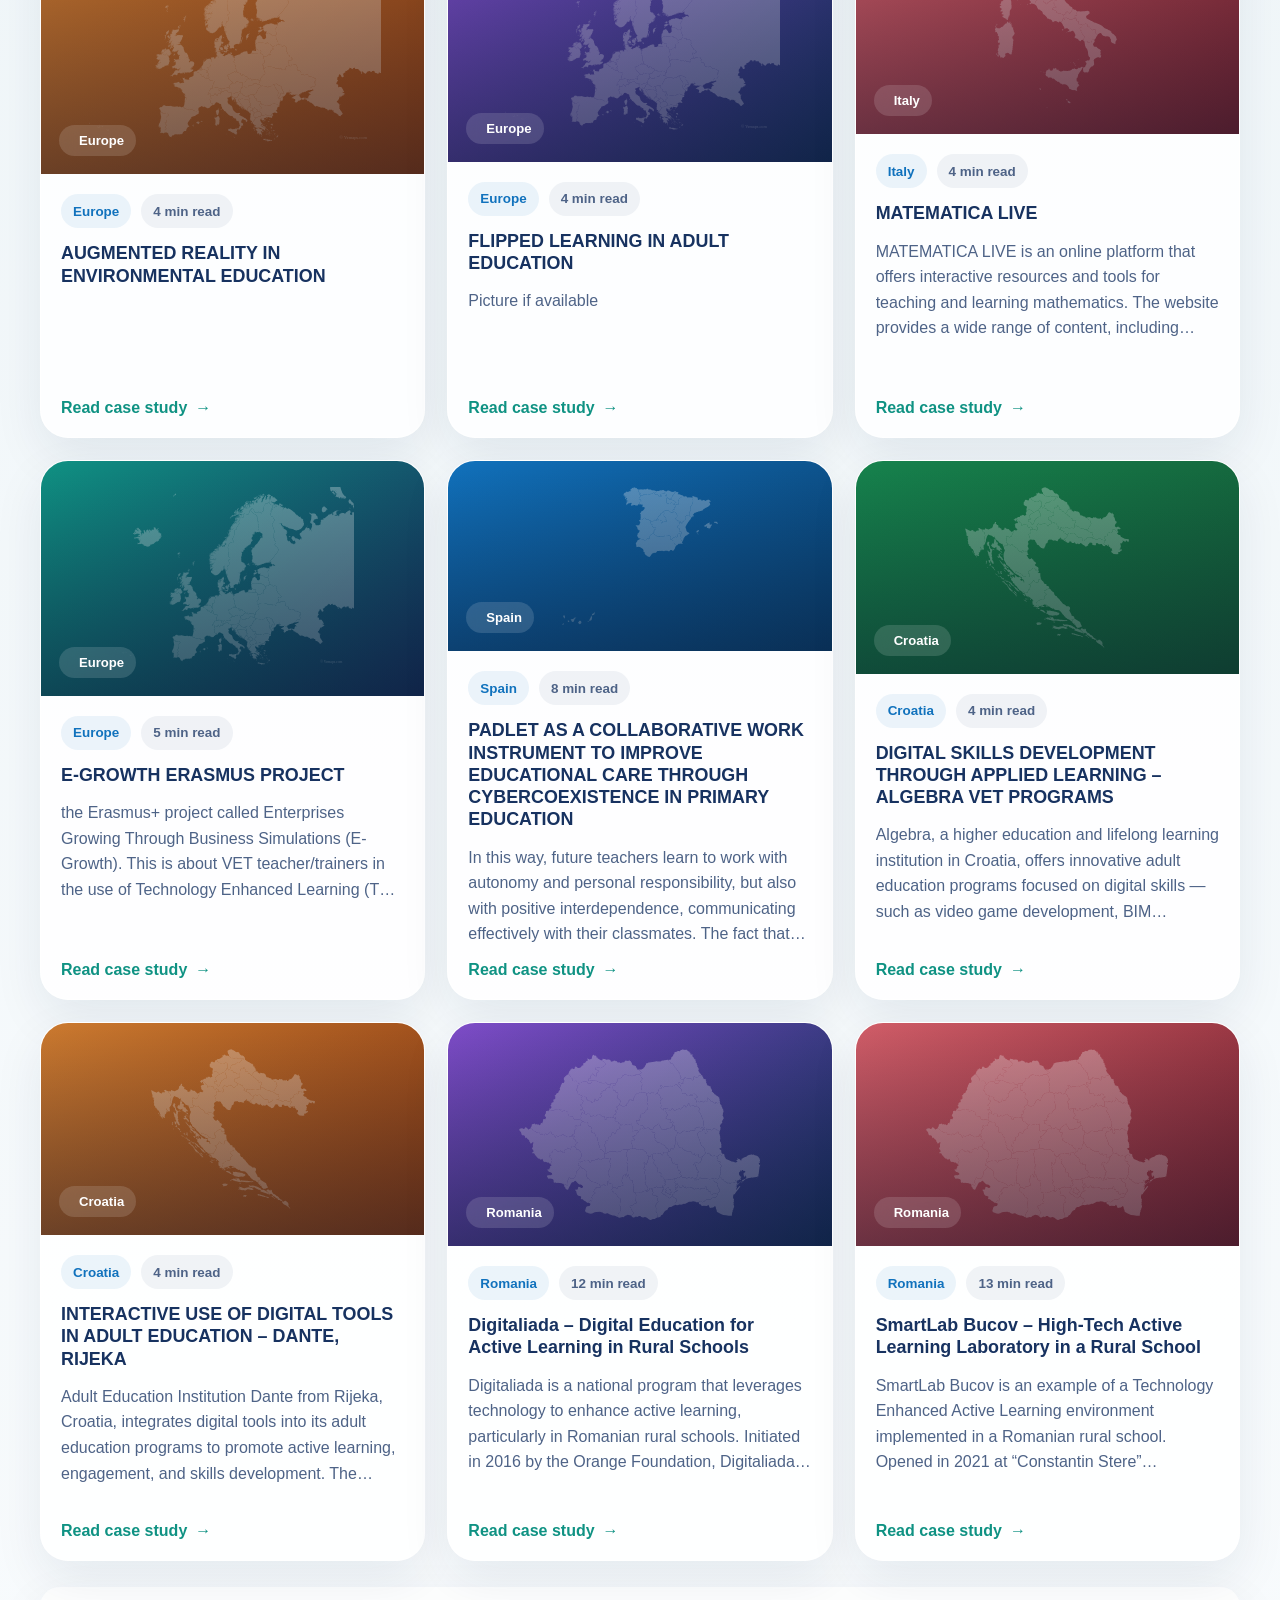
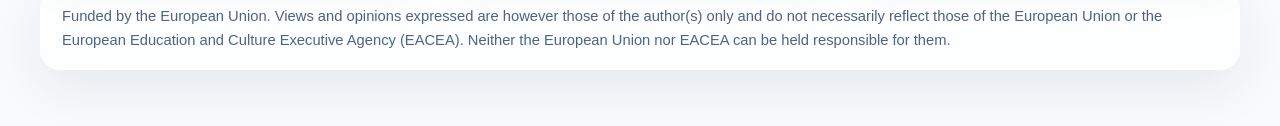
==== commit 3d8fa3de: "Remove header image from title row" ====
--- a/index.html
+++ b/index.html
@@ -4,7 +4,7 @@
     <meta charset="UTF-8" />
     <meta name="viewport" content="width=device-width, initial-scale=1.0" />
     <title>DROPS Case Studies</title>
-    <link rel="stylesheet" href="./standalone-case-studies.css?v=20260325-heading" />
+    <link rel="stylesheet" href="./standalone-case-studies.css?v=20260325-heading-text" />
   </head>
   <body data-page="cards">
     <div class="page-shell">
@@ -30,7 +30,6 @@
 
       <header class="topbar topbar-simple">
         <div class="topbar-branding">
-          <img class="topbar-branding-image" src="./5.jpg" alt="" />
           <h1 class="topbar-heading">Drops of Sustainable Developement - Interactive exercises</h1>
         </div>
 
--- a/standalone-case-studies.css
+++ b/standalone-case-studies.css
@@ -152,23 +152,12 @@
 .topbar-branding {
   display: flex;
   align-items: center;
-  gap: 16px;
+  gap: 0;
   min-width: 0;
 }
 
 .topbar-branding-detail {
   min-width: 0;
-}
-
-.topbar-branding-image {
-  display: block;
-  width: 72px;
-  height: 72px;
-  border-radius: 22px;
-  object-fit: cover;
-  object-position: center;
-  box-shadow: var(--shadow-soft);
-  flex: 0 0 auto;
 }
 
 .topbar-heading {
@@ -1011,12 +1000,6 @@
     width: 100%;
   }
 
-  .topbar-branding-image {
-    width: 60px;
-    height: 60px;
-    border-radius: 18px;
-  }
-
   .topbar-heading {
     font-size: clamp(1.2rem, 5vw, 1.75rem);
   }
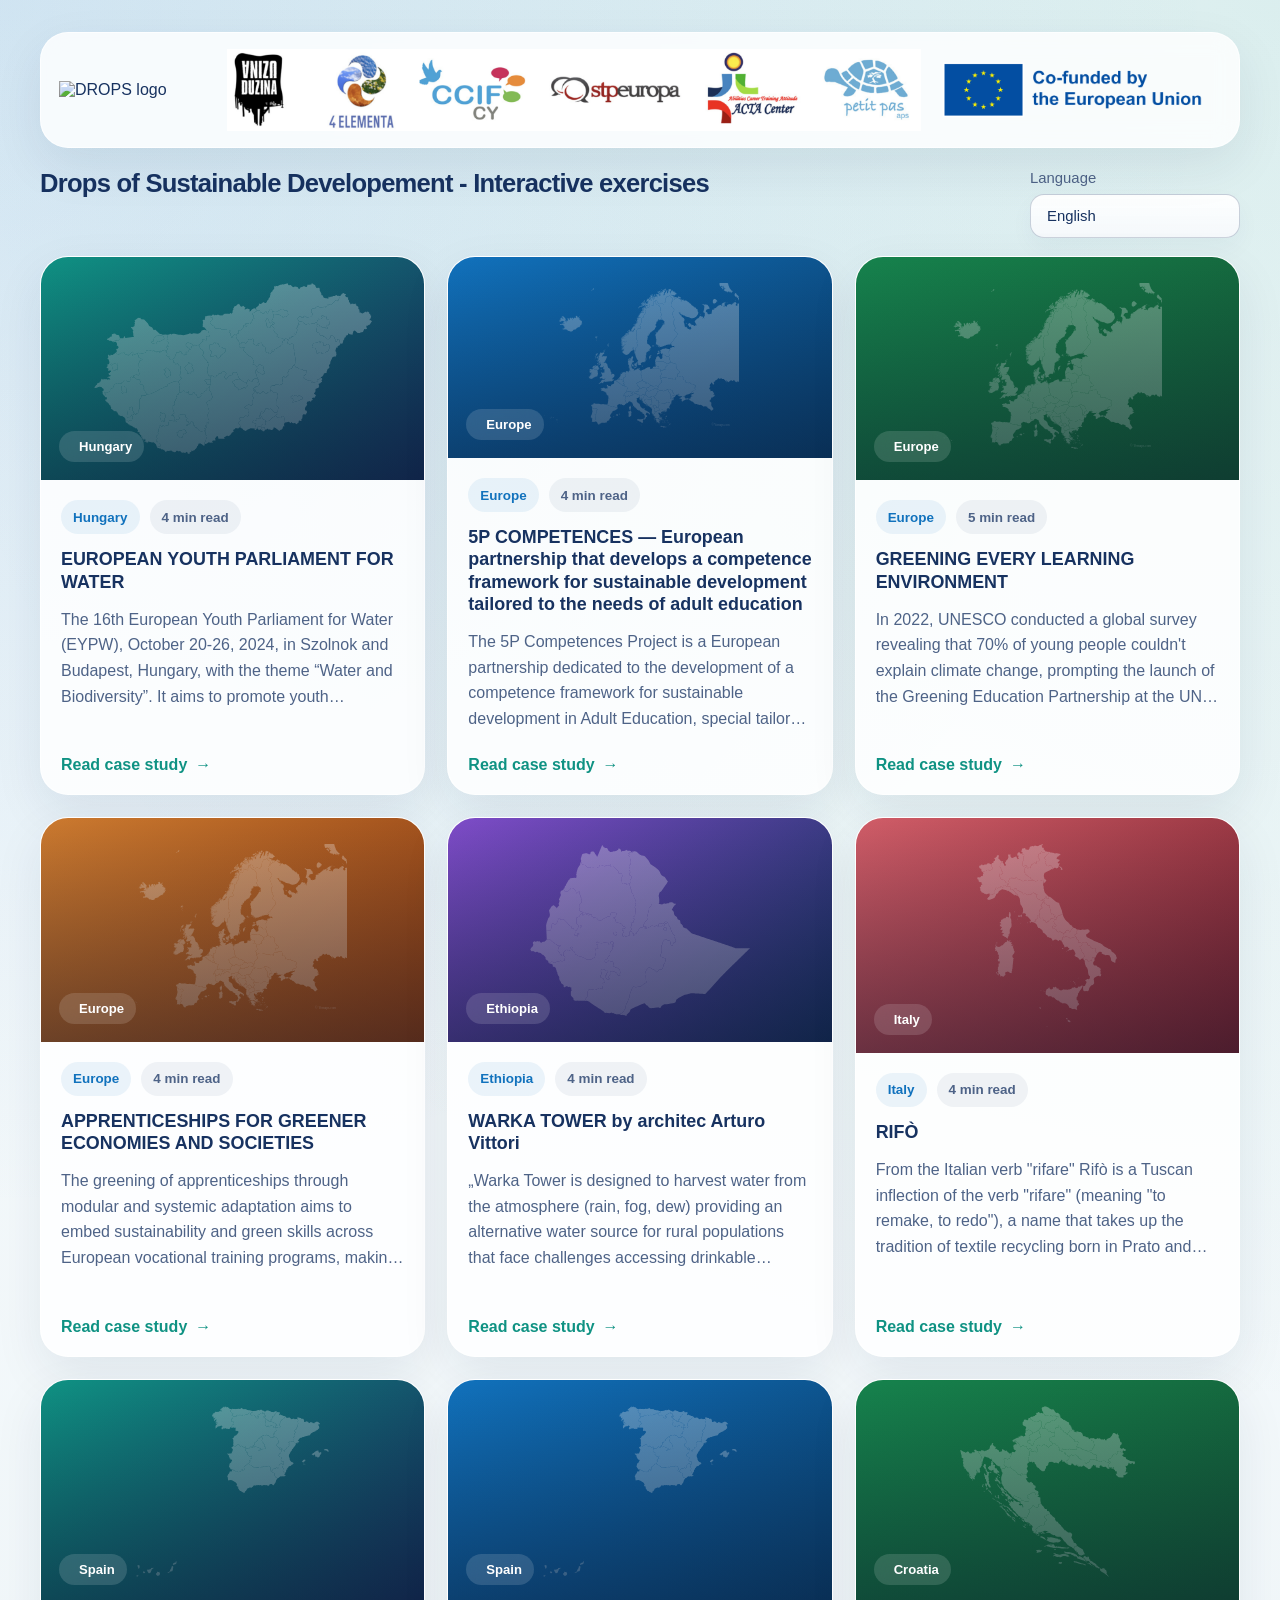
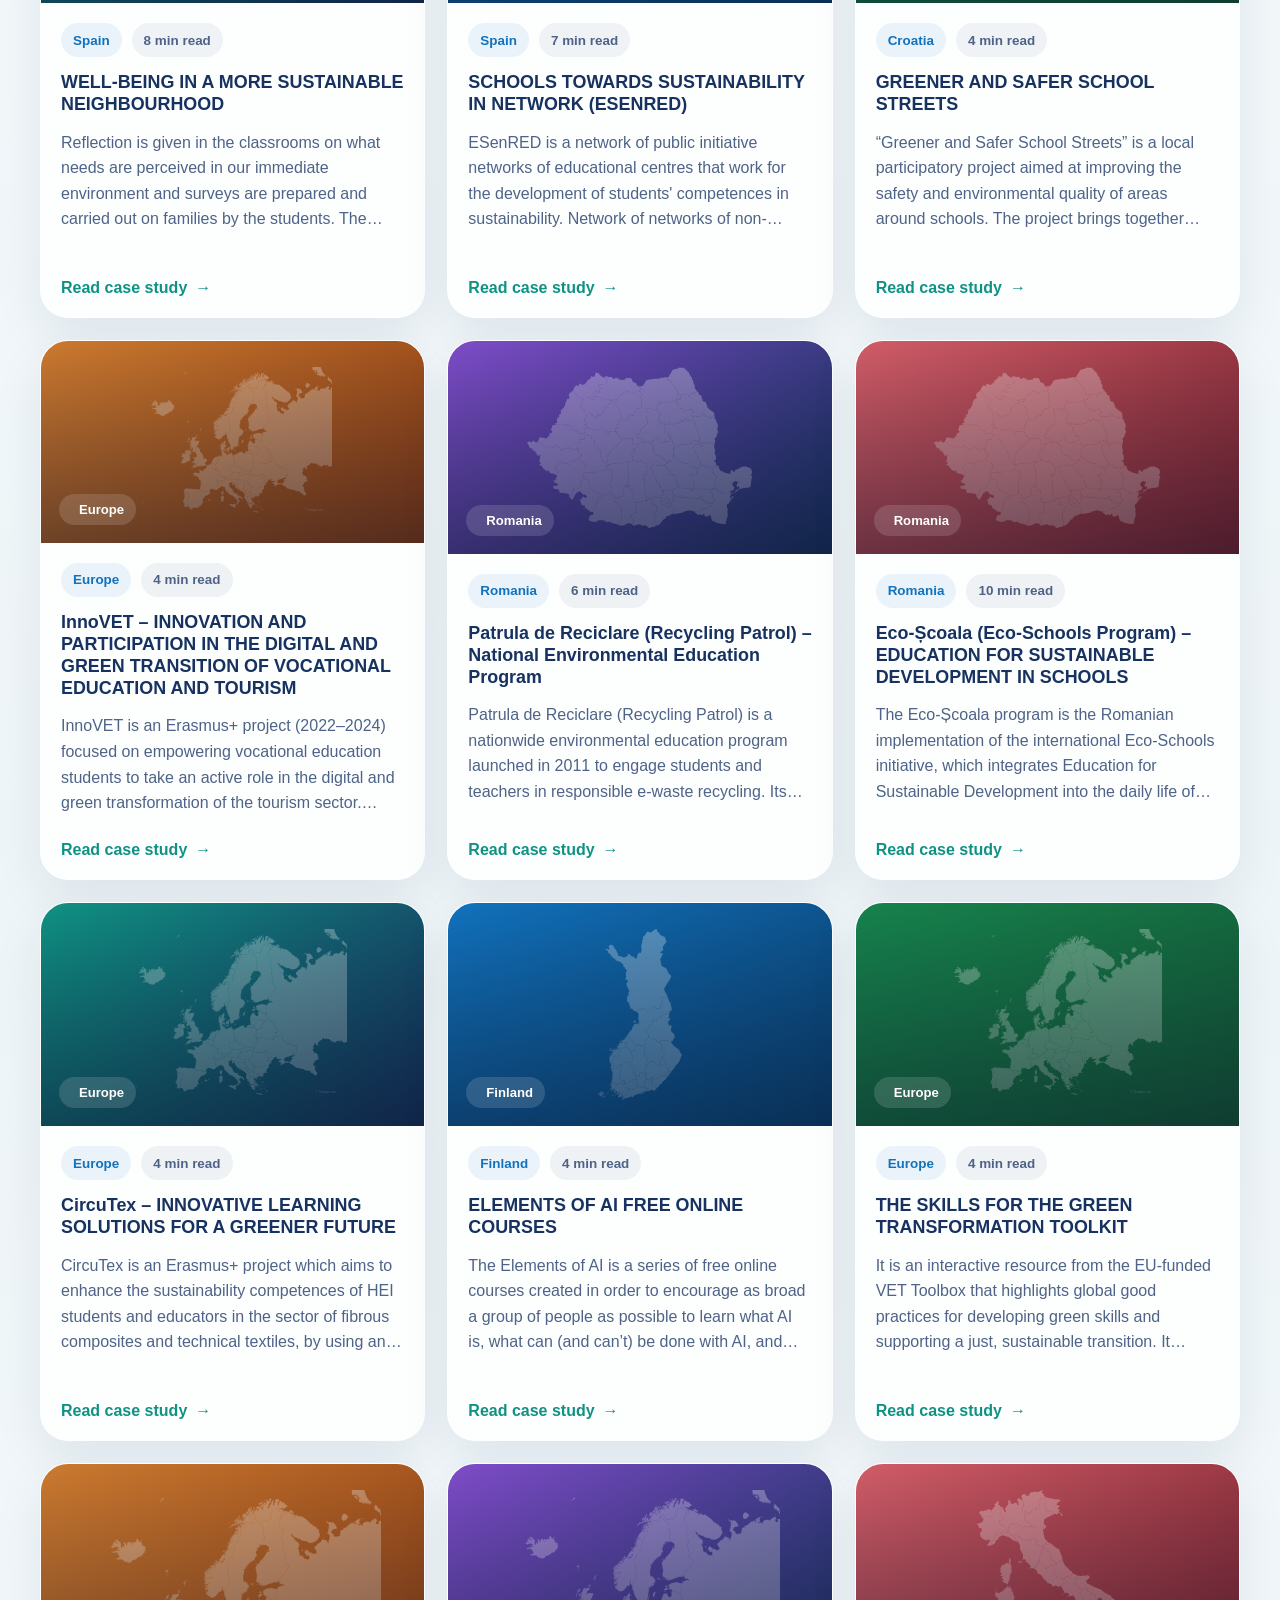
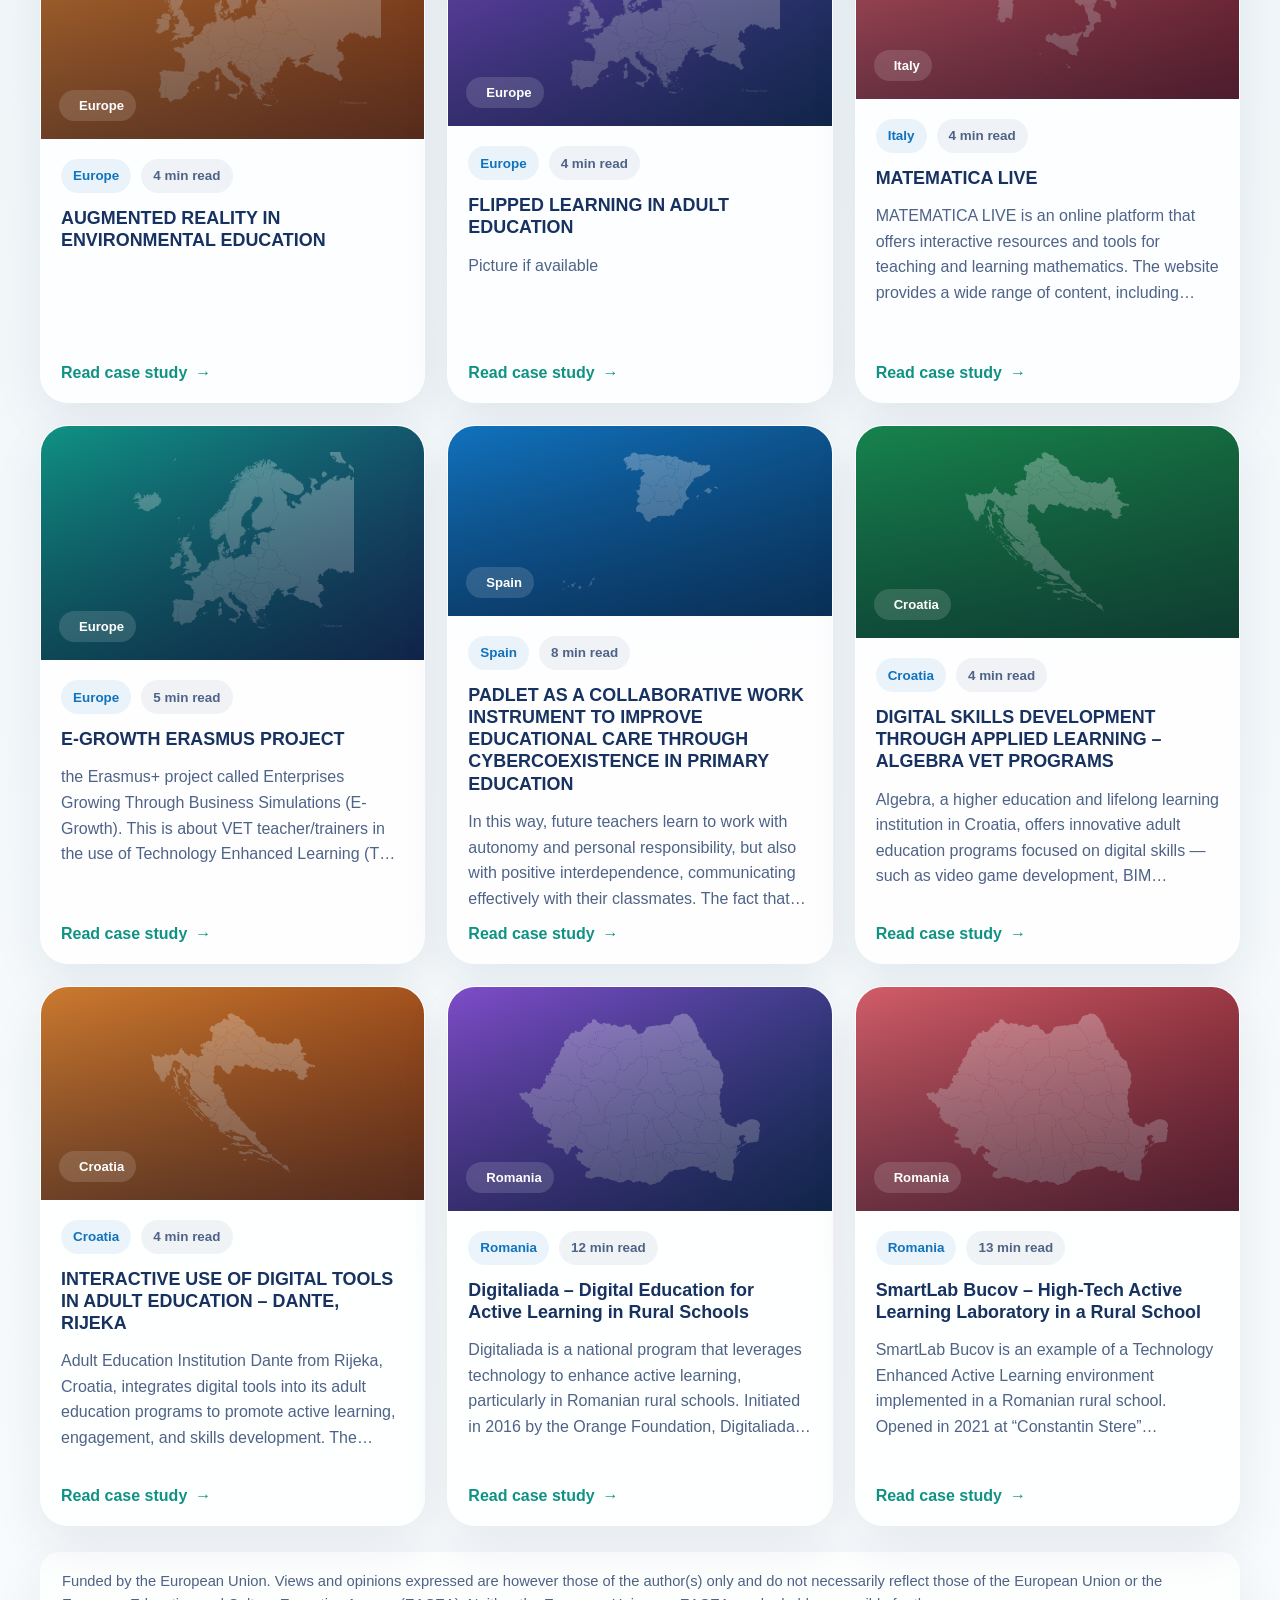
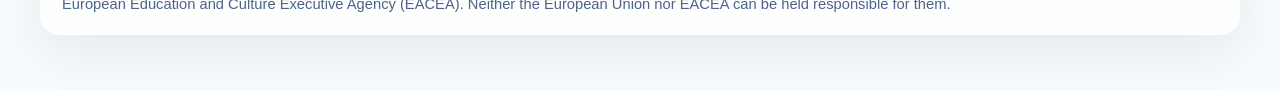
==== commit 2f0a3d1c: "Use project logo asset in header" ====
--- a/index.html
+++ b/index.html
@@ -11,7 +11,7 @@
       <section class="logo-strip" aria-label="Project logos">
         <div class="logo-strip-track">
           <a class="project-logo-link" href="./index.html" aria-label="DROPS">
-            <img class="project-logo" src="./drops-logo.png" alt="DROPS logo" />
+            <img class="project-logo" src="./DROPS-logo.png" alt="DROPS logo" />
           </a>
           <div class="logo-strip-support">
             <img
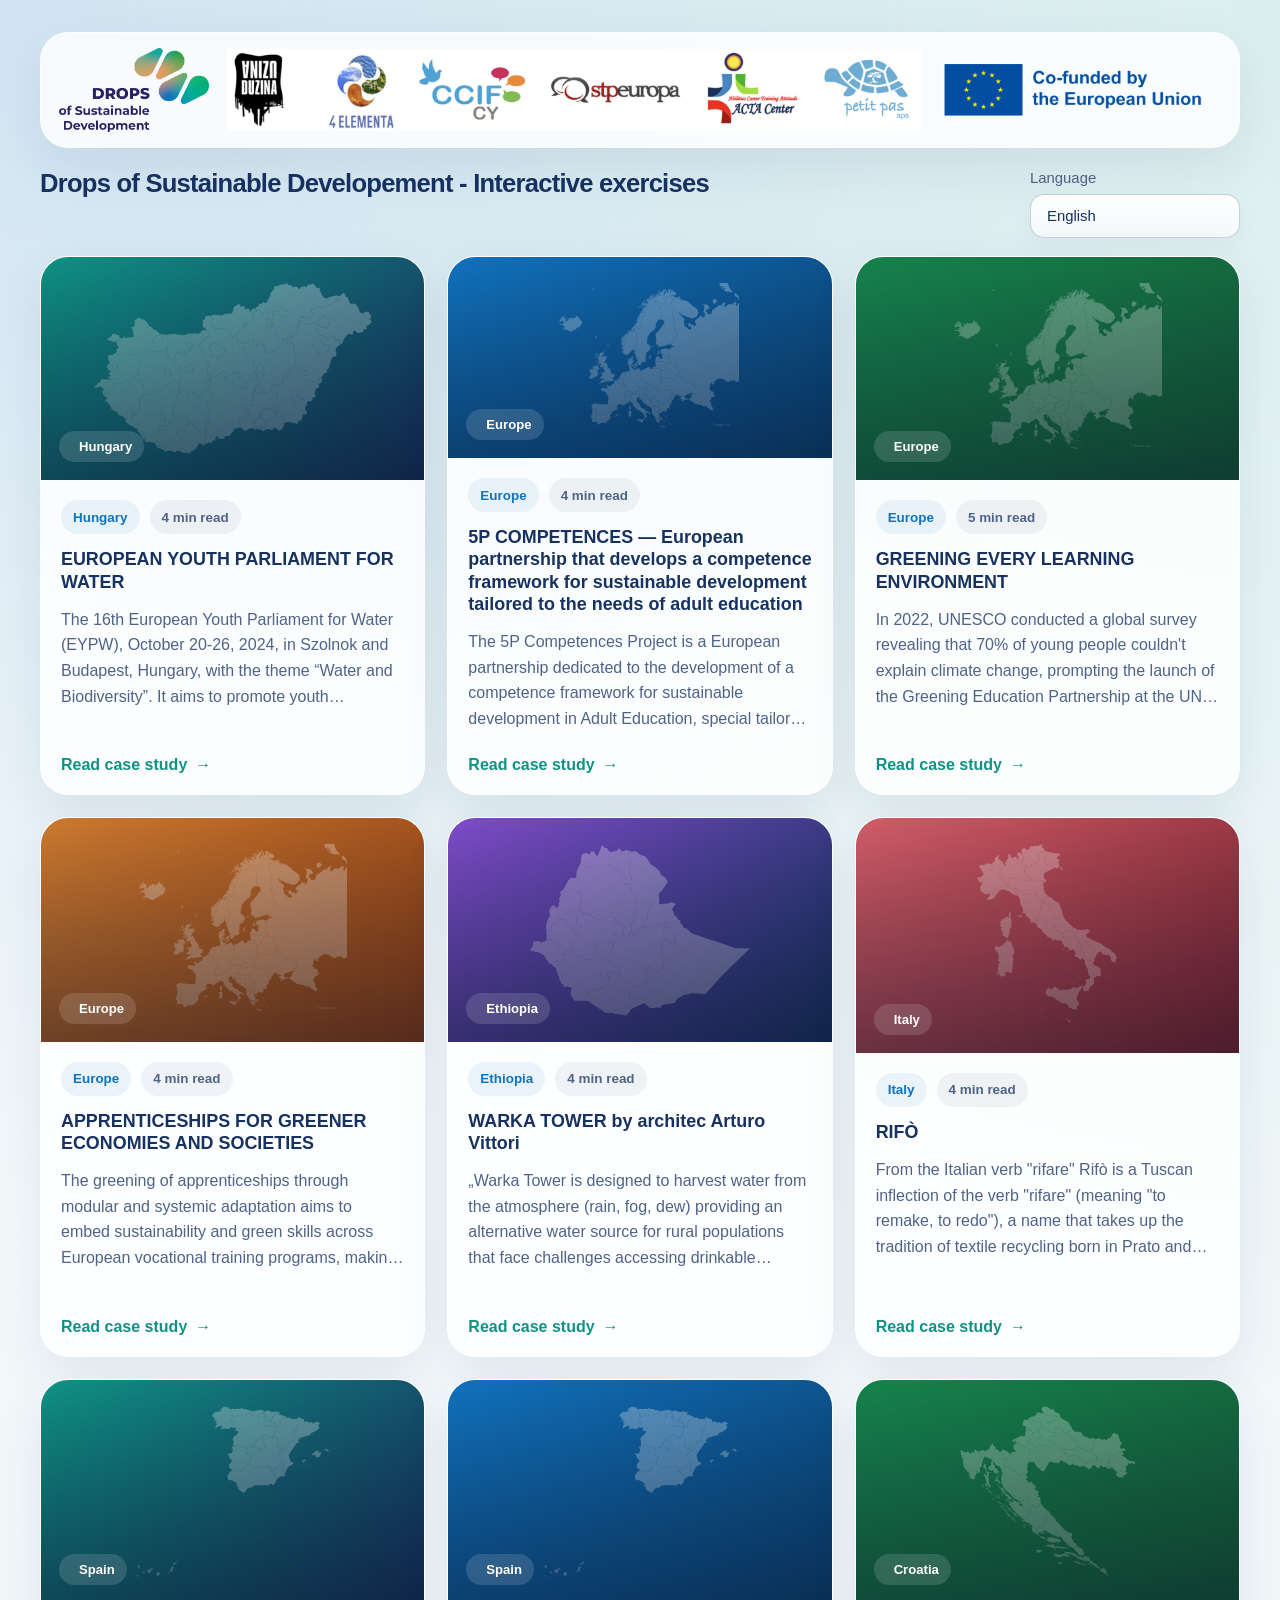
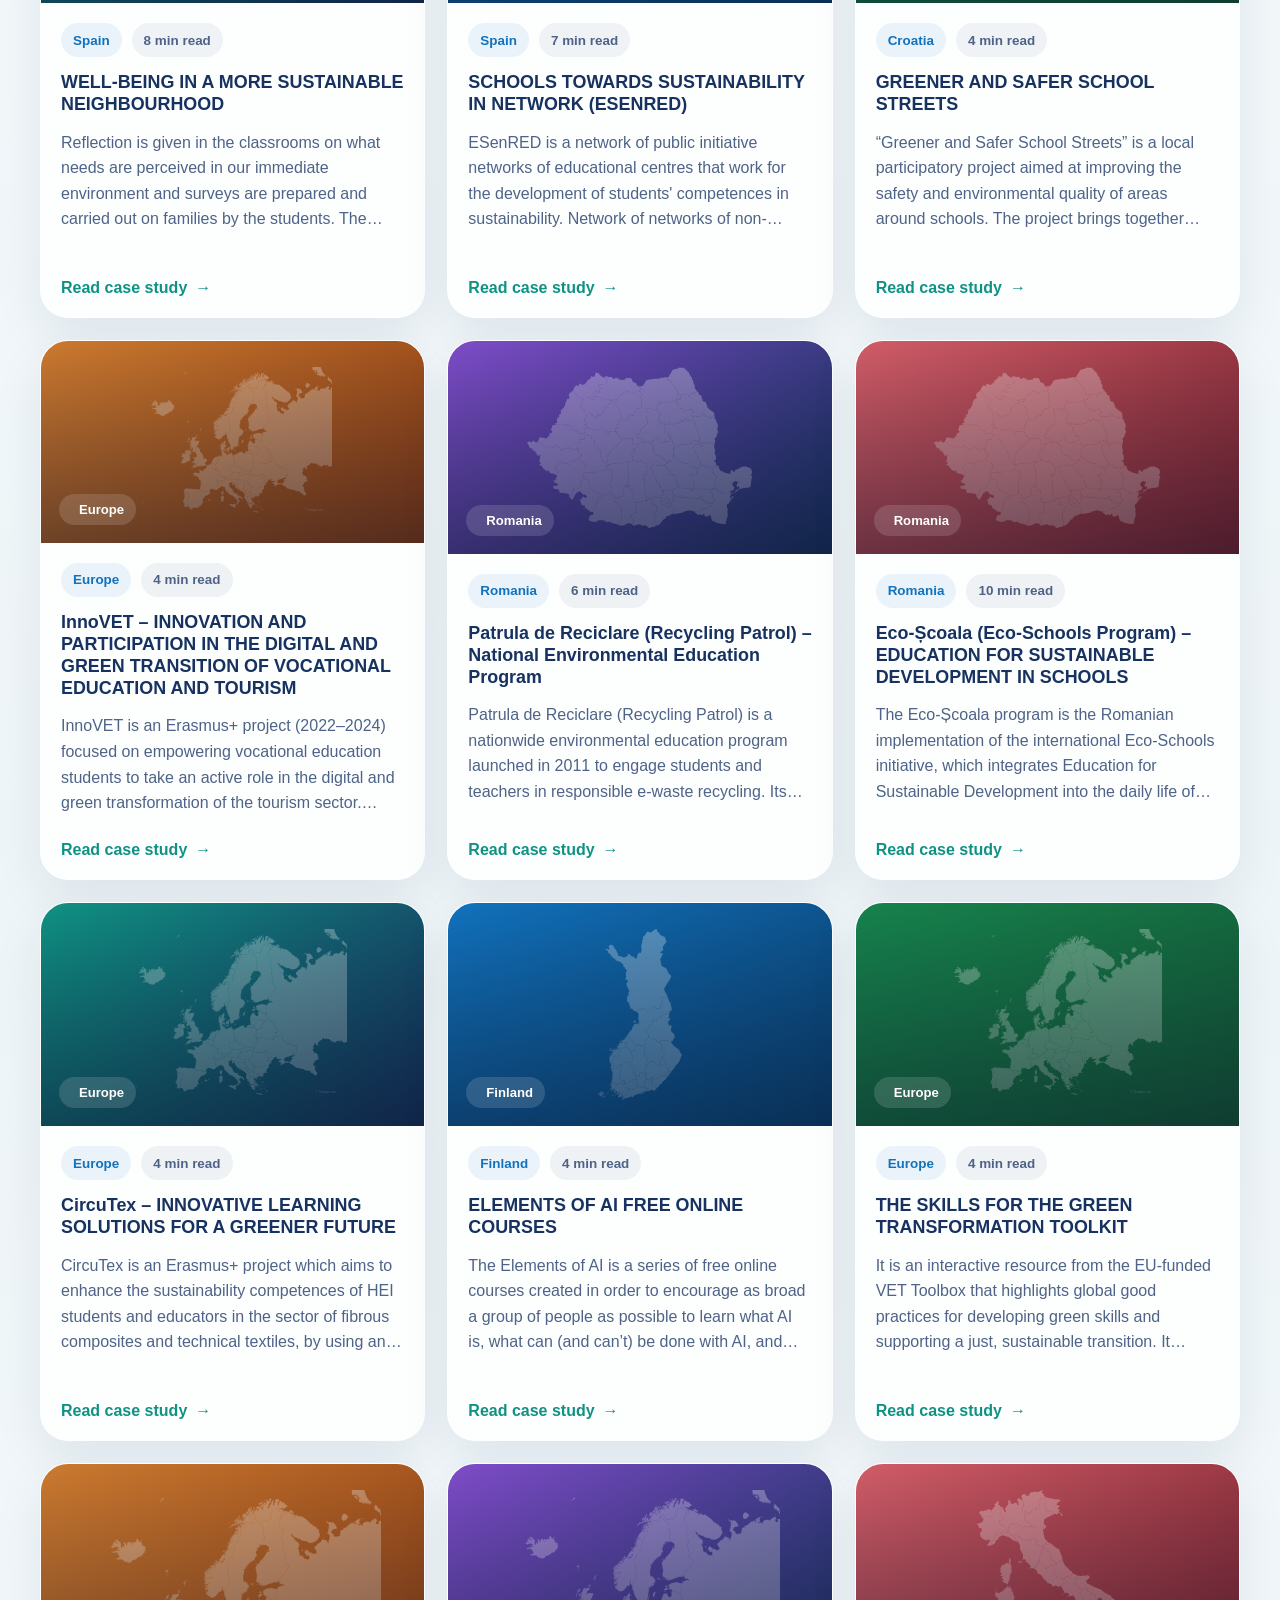
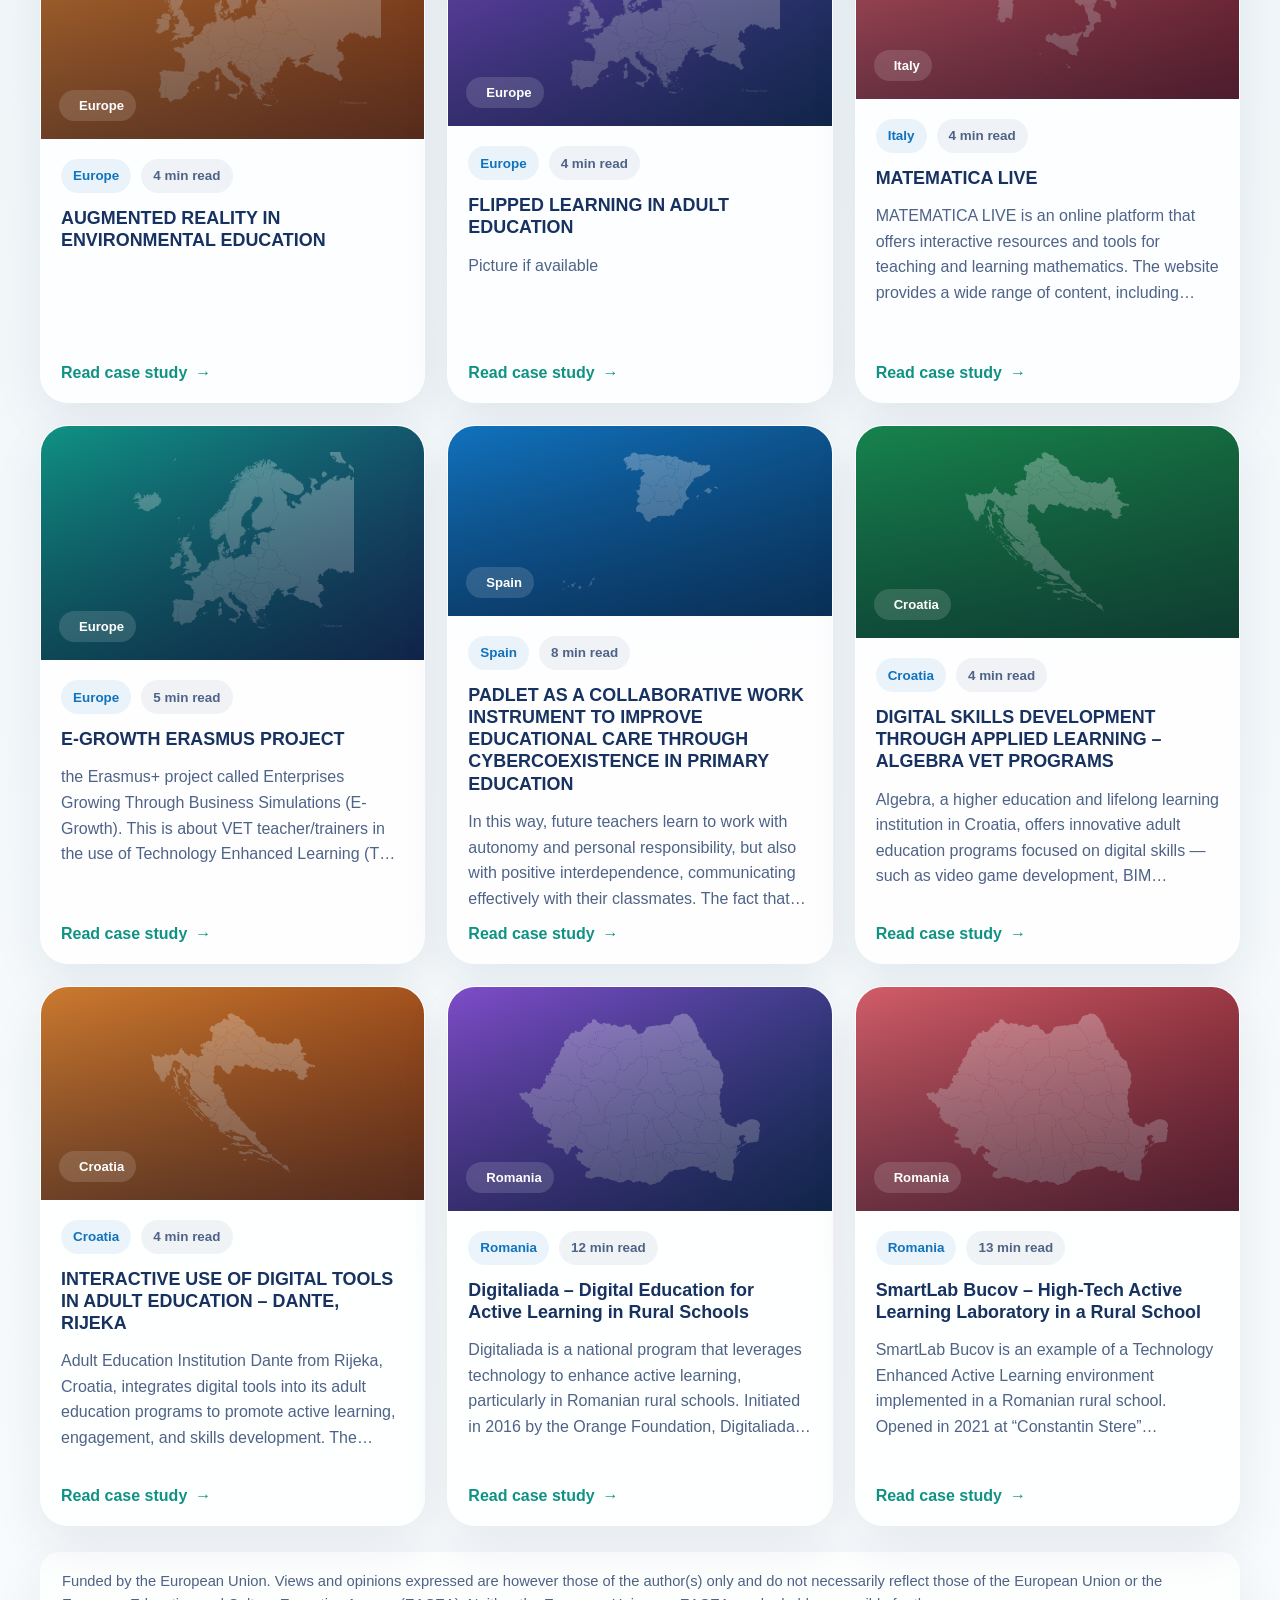
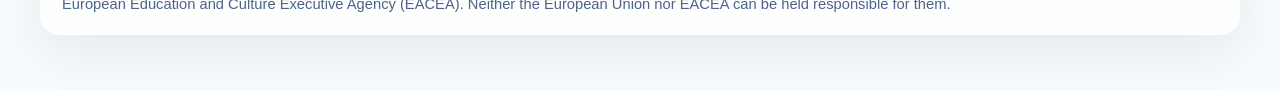
==== commit 8fe8d770: "Fix project logo path casing" ====
--- a/index.html
+++ b/index.html
@@ -11,7 +11,7 @@
       <section class="logo-strip" aria-label="Project logos">
         <div class="logo-strip-track">
           <a class="project-logo-link" href="./index.html" aria-label="DROPS">
-            <img class="project-logo" src="./DROPS-logo.png" alt="DROPS logo" />
+            <img class="project-logo" src="./drops-logo.png" alt="DROPS logo" />
           </a>
           <div class="logo-strip-support">
             <img
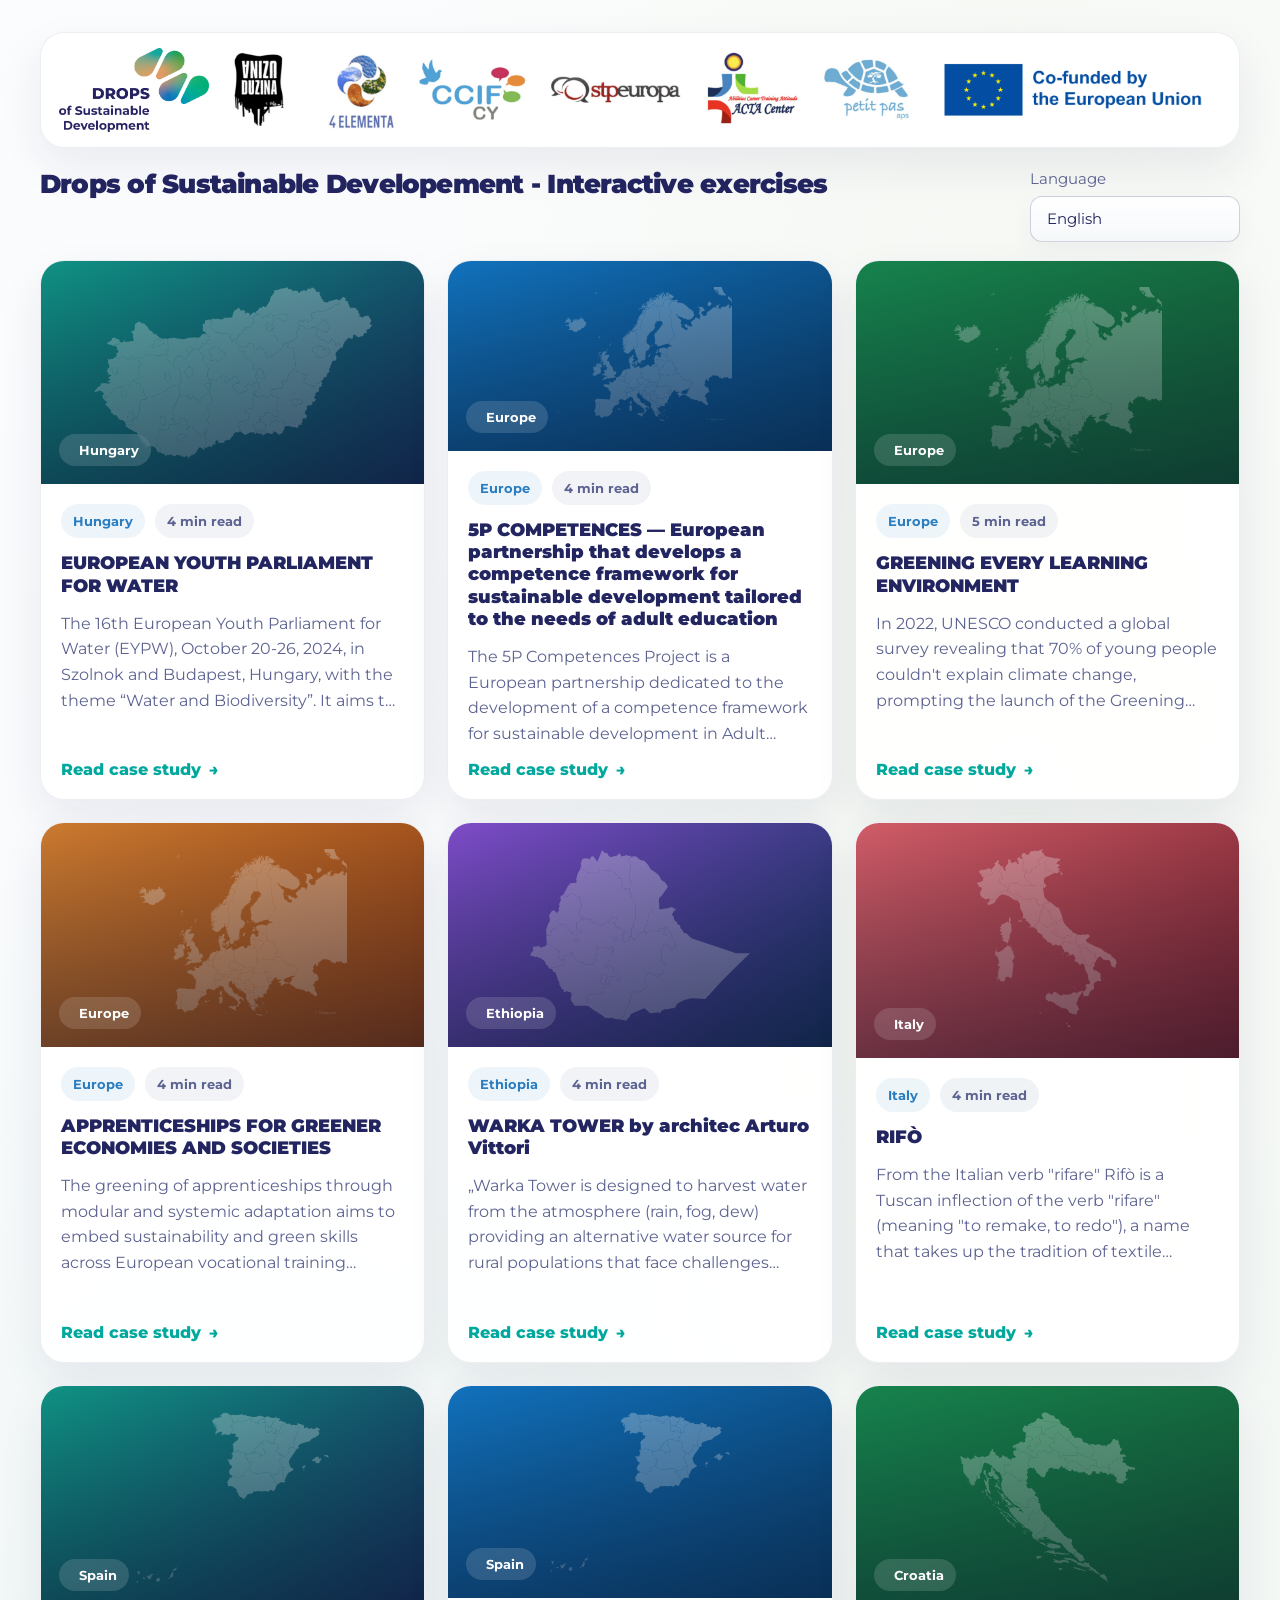
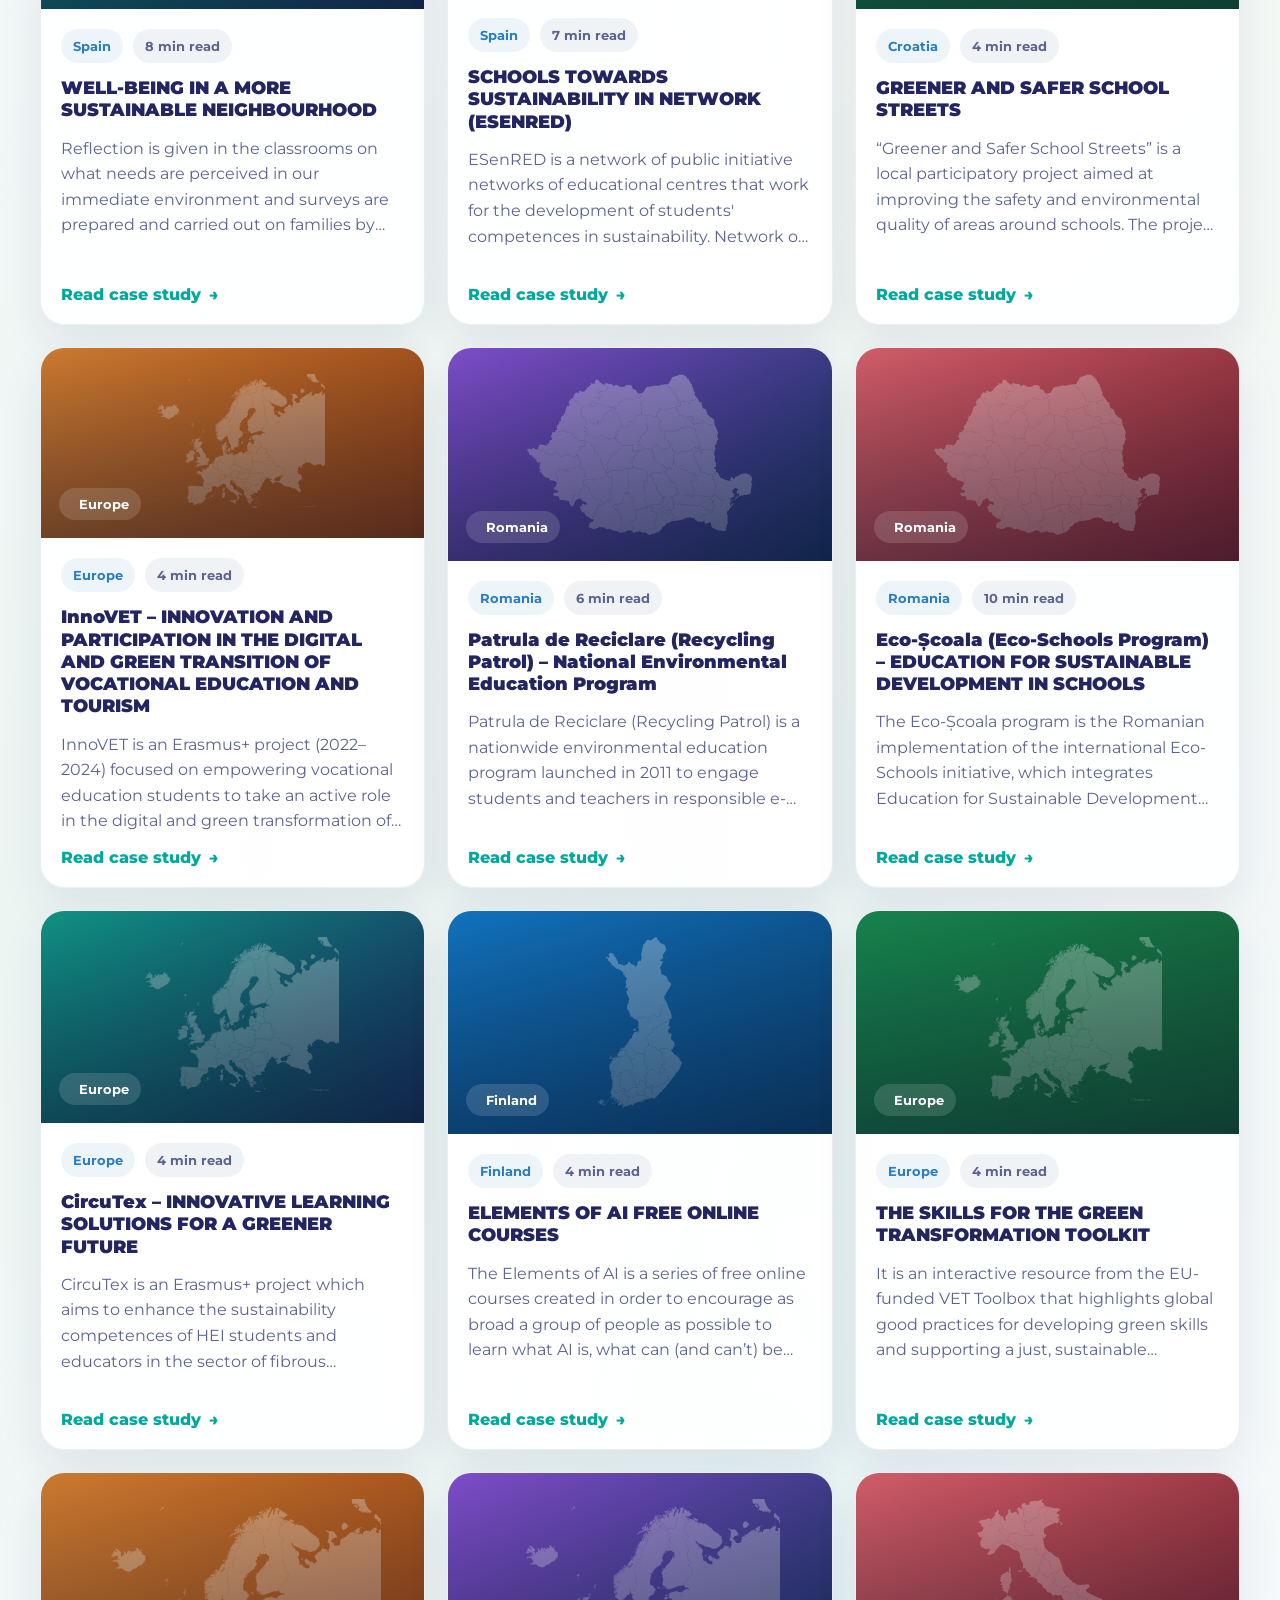
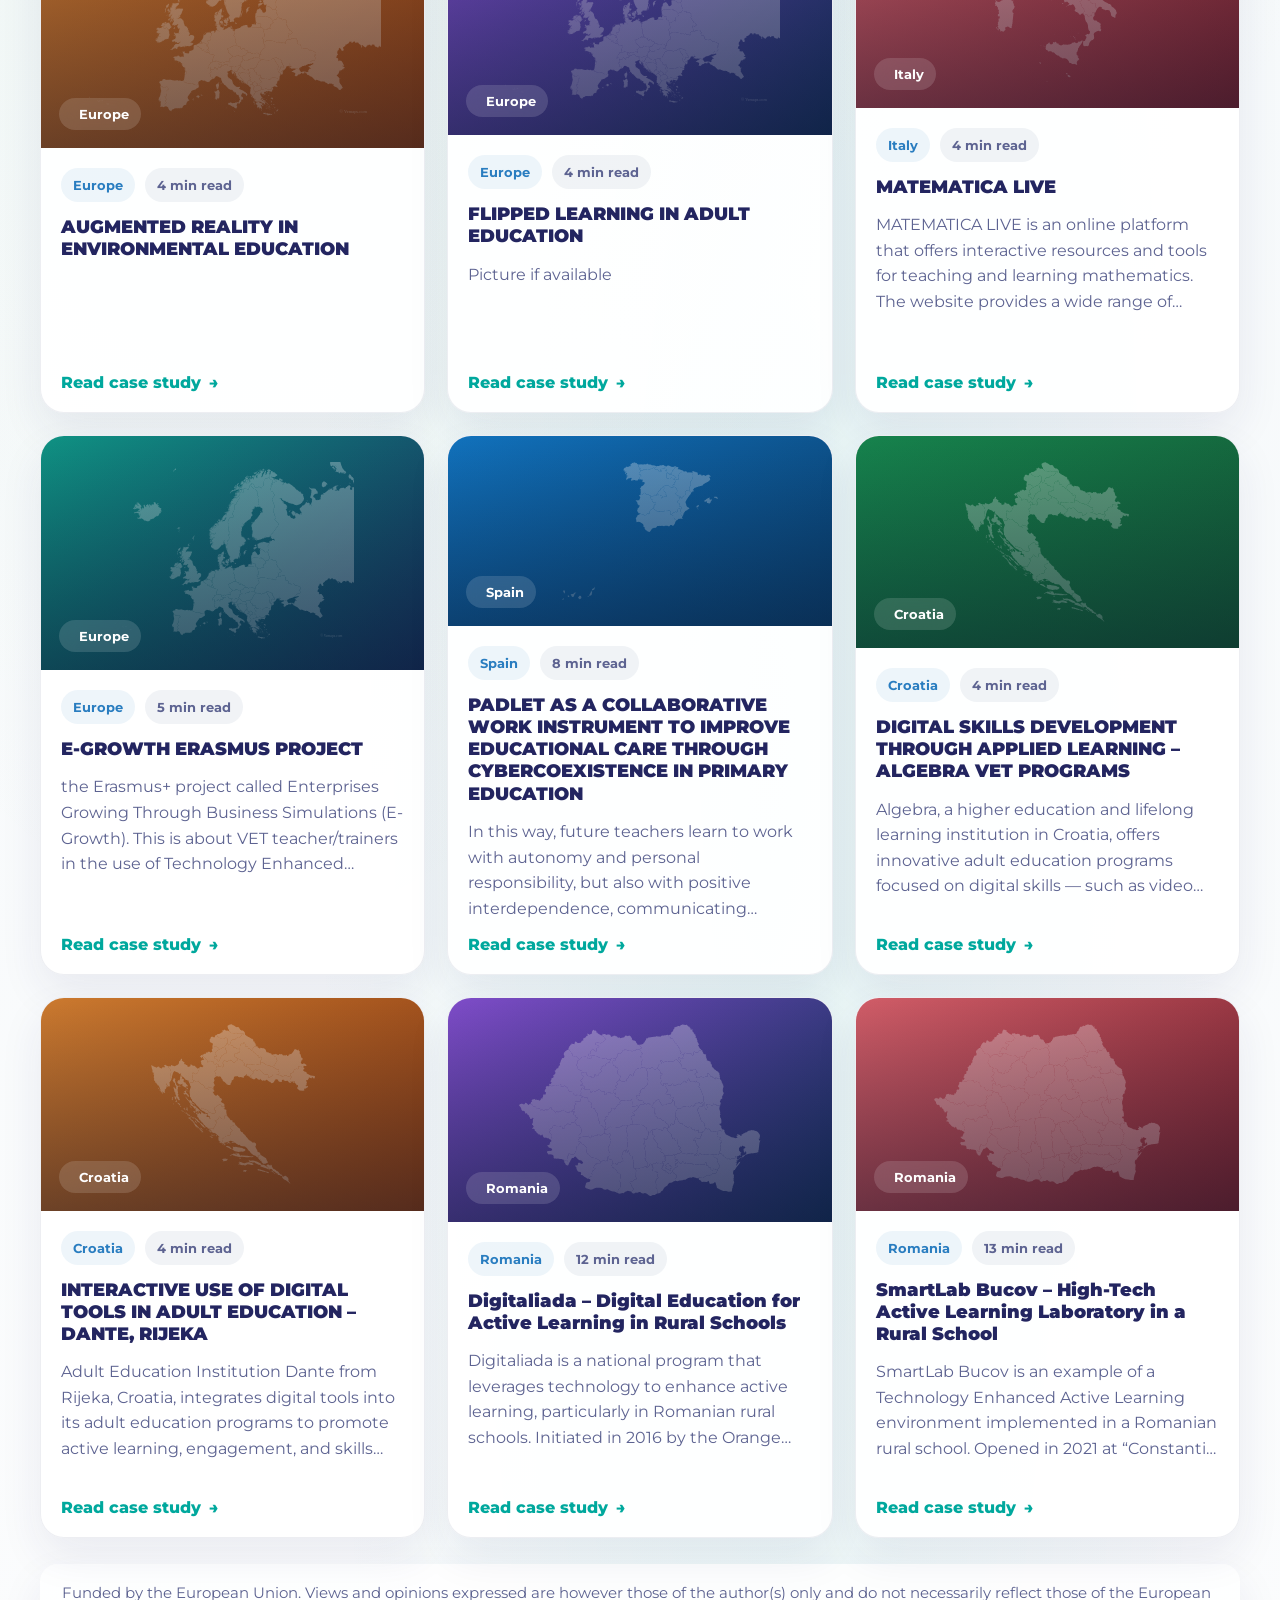
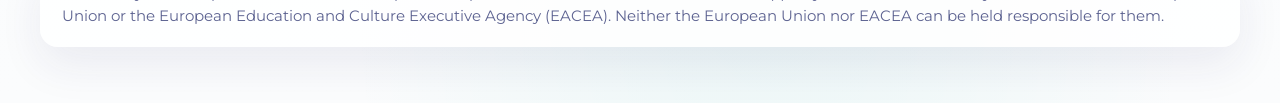
==== commit eec50d85: "Refresh interface using DROPS interactive styles" ====
--- a/index.html
+++ b/index.html
@@ -4,7 +4,29 @@
     <meta charset="UTF-8" />
     <meta name="viewport" content="width=device-width, initial-scale=1.0" />
     <title>DROPS Case Studies</title>
-    <link rel="stylesheet" href="./standalone-case-studies.css?v=20260325-heading-text" />
+    <meta
+      name="description"
+      content="DROPS case studies and interactive exercises on sustainable development in multiple languages."
+    />
+    <meta name="theme-color" content="#173260" />
+    <meta property="og:title" content="DROPS Case Studies" />
+    <meta
+      property="og:description"
+      content="DROPS case studies and interactive exercises on sustainable development in multiple languages."
+    />
+    <meta property="og:type" content="website" />
+    <meta property="og:image" content="./drops-logo.png" />
+    <meta name="twitter:card" content="summary" />
+    <meta name="twitter:title" content="DROPS Case Studies" />
+    <meta
+      name="twitter:description"
+      content="DROPS case studies and interactive exercises on sustainable development in multiple languages."
+    />
+    <meta name="twitter:image" content="./drops-logo.png" />
+    <link rel="icon" type="image/png" href="./drops-logo.png" />
+    <link rel="shortcut icon" href="./drops-logo.png" />
+    <link rel="apple-touch-icon" href="./drops-logo.png" />
+    <link rel="stylesheet" href="./standalone-case-studies.css?v=20260401-interface-refresh" />
   </head>
   <body data-page="cards">
     <div class="page-shell">
--- a/standalone-case-studies.css
+++ b/standalone-case-studies.css
@@ -1,21 +1,23 @@
+@import url("https://fonts.googleapis.com/css2?family=Montserrat:wght@400;600;700;800;900&display=swap");
+
 :root {
-  --navy: #173260;
-  --navy-deep: #102547;
-  --teal: #0f9283;
-  --ocean: #1172bd;
-  --sun: #e0a56b;
-  --forest: #16834d;
-  --mist: #edf4f7;
+  --navy: #232560;
+  --navy-deep: #1a1d4d;
+  --teal: #00a89d;
+  --ocean: #297dc0;
+  --sun: #e2a164;
+  --forest: #39a948;
+  --mist: #f1f5f7;
   --paper: #ffffff;
-  --ink: #173260;
-  --ink-soft: #4e6387;
-  --line: rgba(23, 50, 96, 0.12);
-  --line-strong: rgba(23, 50, 96, 0.22);
-  --shadow-soft: 0 18px 50px rgba(15, 38, 71, 0.08);
-  --shadow-strong: 0 22px 50px rgba(15, 38, 71, 0.16);
-  --radius-xl: 28px;
-  --radius-lg: 20px;
-  --radius-md: 14px;
+  --ink: #232560;
+  --ink-soft: #5d6391;
+  --line: rgba(35, 37, 96, 0.12);
+  --line-strong: rgba(35, 37, 96, 0.2);
+  --shadow-soft: 0 18px 44px rgba(35, 37, 96, 0.08);
+  --shadow-strong: 0 24px 56px rgba(35, 37, 96, 0.14);
+  --radius-xl: 24px;
+  --radius-lg: 18px;
+  --radius-md: 12px;
 }
 
 * {
@@ -30,11 +32,22 @@
   margin: 0;
   min-height: 100vh;
   color: var(--ink);
-  font-family: "Avenir Next", "Segoe UI", sans-serif;
+  font-family: "Montserrat", "Avenir Next", "Segoe UI", sans-serif;
   background:
-    radial-gradient(circle at top left, rgba(17, 114, 189, 0.16), transparent 24%),
-    radial-gradient(circle at top right, rgba(15, 146, 131, 0.12), transparent 28%),
-    linear-gradient(180deg, #f7fbfd 0%, #eef5f8 52%, #f8fbfd 100%);
+    radial-gradient(ellipse at 20% 50%, rgba(57, 169, 72, 0.06) 0%, transparent 50%),
+    radial-gradient(ellipse at 80% 20%, rgba(211, 224, 177, 0.16) 0%, transparent 45%),
+    radial-gradient(ellipse at 60% 80%, rgba(0, 168, 157, 0.08) 0%, transparent 42%),
+    linear-gradient(180deg, #fbfcfd 0%, #f4f8fa 52%, #fbfcfd 100%);
+}
+
+h1,
+h2,
+h3,
+.hero-title,
+.detail-hero-title,
+.study-title,
+.topbar-heading {
+  font-family: "Montserrat", "Avenir Next", "Segoe UI", sans-serif;
 }
 
 a {
@@ -77,9 +90,9 @@
 .logo-strip {
   margin-bottom: 22px;
   padding: 14px 18px;
-  border: 1px solid rgba(255, 255, 255, 0.72);
+  border: 1px solid rgba(35, 37, 96, 0.08);
   border-radius: var(--radius-xl);
-  background: rgba(255, 255, 255, 0.82);
+  background: rgba(255, 255, 255, 0.92);
   box-shadow: var(--shadow-soft);
   backdrop-filter: blur(12px);
 }
@@ -176,7 +189,7 @@
   margin: 0 0 14px;
   padding: 8px 14px;
   border-radius: 999px;
-  background: rgba(15, 146, 131, 0.1);
+  background: rgba(0, 168, 157, 0.1);
   color: var(--teal);
   font-size: 0.8rem;
   font-weight: 700;
@@ -220,11 +233,11 @@
   width: 100%;
   padding: 13px 16px;
   border: 1px solid var(--line-strong);
-  border-radius: 14px;
+  border-radius: 12px;
   color: var(--ink);
   background:
-    linear-gradient(180deg, rgba(255, 255, 255, 0.96), rgba(244, 248, 251, 0.98));
-  box-shadow: 0 10px 24px rgba(23, 50, 96, 0.04);
+    linear-gradient(180deg, rgba(255, 255, 255, 0.98), rgba(245, 248, 250, 0.98));
+  box-shadow: 0 10px 24px rgba(35, 37, 96, 0.04);
 }
 
 .content-stack {
@@ -233,9 +246,9 @@
 }
 
 .panel {
-  border: 1px solid rgba(255, 255, 255, 0.65);
+  border: 1px solid rgba(35, 37, 96, 0.08);
   border-radius: var(--radius-xl);
-  background: rgba(255, 255, 255, 0.82);
+  background: rgba(255, 255, 255, 0.9);
   box-shadow: var(--shadow-soft);
   backdrop-filter: blur(12px);
 }
@@ -270,8 +283,8 @@
   min-height: 48px;
   padding: 0 18px;
   border: 1px solid var(--line);
-  border-radius: 14px;
-  background: rgba(255, 255, 255, 0.76);
+  border-radius: 12px;
+  background: rgba(255, 255, 255, 0.88);
   color: var(--ink);
   font-weight: 700;
   transition: transform 180ms ease, box-shadow 180ms ease, border-color 180ms ease;
@@ -295,7 +308,7 @@
 .chip {
   border: 1px solid rgba(17, 50, 96, 0.1);
   border-radius: 999px;
-  background: rgba(255, 255, 255, 0.72);
+  background: rgba(255, 255, 255, 0.86);
   color: var(--ink);
   padding: 10px 16px;
   font-weight: 700;
@@ -313,8 +326,8 @@
 .chip.is-active {
   border-color: transparent;
   color: #ffffff;
-  background: linear-gradient(135deg, var(--teal), var(--ocean));
-  box-shadow: 0 12px 20px rgba(15, 146, 131, 0.2);
+  background: linear-gradient(135deg, var(--navy), var(--teal));
+  box-shadow: 0 12px 20px rgba(0, 168, 157, 0.18);
 }
 
 .cards-grid {
@@ -332,16 +345,16 @@
   min-height: 420px;
   height: 100%;
   overflow: hidden;
-  border: 1px solid rgba(255, 255, 255, 0.72);
+  border: 1px solid rgba(35, 37, 96, 0.08);
   border-radius: var(--radius-xl);
-  background: rgba(255, 255, 255, 0.84);
+  background: rgba(255, 255, 255, 0.92);
   box-shadow: var(--shadow-soft);
   transition: transform 220ms ease, box-shadow 220ms ease, border-color 220ms ease;
 }
 
 .study-card.is-completed {
-  border-color: rgba(15, 146, 131, 0.28);
-  background: rgba(255, 255, 255, 0.74);
+  border-color: rgba(0, 168, 157, 0.24);
+  background: rgba(255, 255, 255, 0.82);
 }
 
 .study-card:hover,
@@ -471,7 +484,7 @@
   min-height: 34px;
   padding: 0 12px;
   border-radius: 999px;
-  background: rgba(17, 114, 189, 0.08);
+  background: rgba(41, 125, 192, 0.08);
   color: var(--ocean);
   font-size: 0.84rem;
   font-weight: 700;
@@ -542,7 +555,7 @@
   margin-top: 26px;
   padding: 18px 22px;
   border-radius: var(--radius-lg);
-  background: rgba(255, 255, 255, 0.76);
+  background: rgba(255, 255, 255, 0.88);
   box-shadow: var(--shadow-soft);
 }
 
@@ -551,6 +564,104 @@
   color: var(--ink-soft);
   font-size: 0.92rem;
   line-height: 1.6;
+}
+
+.primary-button,
+.secondary-button,
+.admin-password-input {
+  font: inherit;
+}
+
+.admin-login-panel,
+.admin-stat-card {
+  padding: 28px;
+}
+
+.admin-login-form {
+  display: flex;
+  align-items: end;
+  gap: 14px;
+  margin-top: 18px;
+  flex-wrap: wrap;
+}
+
+.admin-password-input {
+  width: 100%;
+  padding: 13px 16px;
+  border: 1px solid var(--line-strong);
+  border-radius: 12px;
+  color: var(--ink);
+  background:
+    linear-gradient(180deg, rgba(255, 255, 255, 0.98), rgba(245, 248, 250, 0.98));
+  box-shadow: 0 10px 24px rgba(35, 37, 96, 0.04);
+}
+
+.admin-dashboard-top {
+  display: flex;
+  align-items: end;
+  justify-content: space-between;
+  gap: 18px;
+  margin-bottom: 18px;
+}
+
+.admin-actions {
+  display: flex;
+  gap: 12px;
+  flex-wrap: wrap;
+}
+
+.admin-stats-grid,
+.admin-panels-grid {
+  display: grid;
+  gap: 18px;
+}
+
+.admin-stats-grid {
+  grid-template-columns: repeat(4, minmax(0, 1fr));
+  margin-bottom: 18px;
+}
+
+.admin-panels-grid {
+  grid-template-columns: repeat(2, minmax(0, 1fr));
+}
+
+.admin-stat-label {
+  color: var(--ink-soft);
+  font-size: 0.9rem;
+  font-weight: 700;
+}
+
+.admin-stat-value {
+  margin-top: 10px;
+  font-size: clamp(1.8rem, 3vw, 2.6rem);
+  line-height: 1;
+  font-weight: 900;
+  letter-spacing: -0.04em;
+}
+
+.admin-table-wrap {
+  overflow-x: auto;
+}
+
+.admin-table {
+  width: 100%;
+  border-collapse: collapse;
+}
+
+.admin-table th,
+.admin-table td {
+  padding: 12px 10px;
+  border-bottom: 1px solid var(--line);
+  text-align: left;
+  vertical-align: top;
+}
+
+.admin-table th {
+  color: var(--ink-soft);
+  font-size: 0.82rem;
+  font-weight: 800;
+  text-transform: uppercase;
+  letter-spacing: 0.04em;
 }
 
 .reading-progress {
@@ -594,6 +705,9 @@
   border-radius: 30px;
   color: #ffffff;
   box-shadow: var(--shadow-strong);
+  background-image:
+    radial-gradient(circle at 20% 20%, rgba(255, 255, 255, 0.16), transparent 24%),
+    radial-gradient(circle at 80% 18%, rgba(255, 255, 255, 0.12), transparent 22%);
 }
 
 .detail-hero::before {
@@ -713,7 +827,7 @@
 .language-chip.is-active {
   border-color: transparent;
   color: #ffffff;
-  background: linear-gradient(135deg, var(--teal), var(--ocean));
+  background: linear-gradient(135deg, var(--navy), var(--teal));
 }
 
 .article-content {
@@ -862,13 +976,13 @@
   min-height: 52px;
   margin-top: 16px;
   border: 0;
-  border-radius: 16px;
+  border-radius: 14px;
   color: #ffffff;
   font-weight: 800;
-  background: linear-gradient(135deg, var(--forest), var(--teal));
+  background: linear-gradient(135deg, var(--navy), var(--teal));
   cursor: pointer;
   transition: transform 180ms ease, opacity 180ms ease, box-shadow 180ms ease;
-  box-shadow: 0 16px 28px rgba(22, 131, 77, 0.24);
+  box-shadow: 0 16px 28px rgba(35, 37, 96, 0.18);
 }
 
 .secondary-button {
@@ -880,9 +994,9 @@
   justify-content: center;
   padding: 0 18px;
   border: 1px solid rgba(15, 146, 131, 0.24);
-  border-radius: 16px;
-  background: rgba(15, 146, 131, 0.08);
-  color: var(--teal);
+  border-radius: 14px;
+  background: rgba(0, 168, 157, 0.08);
+  color: var(--navy);
   font-weight: 800;
   transition: transform 180ms ease, border-color 180ms ease, box-shadow 180ms ease;
 }
@@ -1030,6 +1144,11 @@
   .criteria-grid {
     grid-template-columns: repeat(2, minmax(0, 1fr));
   }
+
+  .admin-stats-grid,
+  .admin-panels-grid {
+    grid-template-columns: 1fr 1fr;
+  }
 }
 
 @media (max-width: 720px) {
@@ -1059,4 +1178,12 @@
   .criteria-grid {
     grid-template-columns: 1fr;
   }
-}
+
+  .admin-dashboard-top,
+  .admin-login-form,
+  .admin-stats-grid,
+  .admin-panels-grid {
+    display: grid;
+    grid-template-columns: 1fr;
+  }
+}
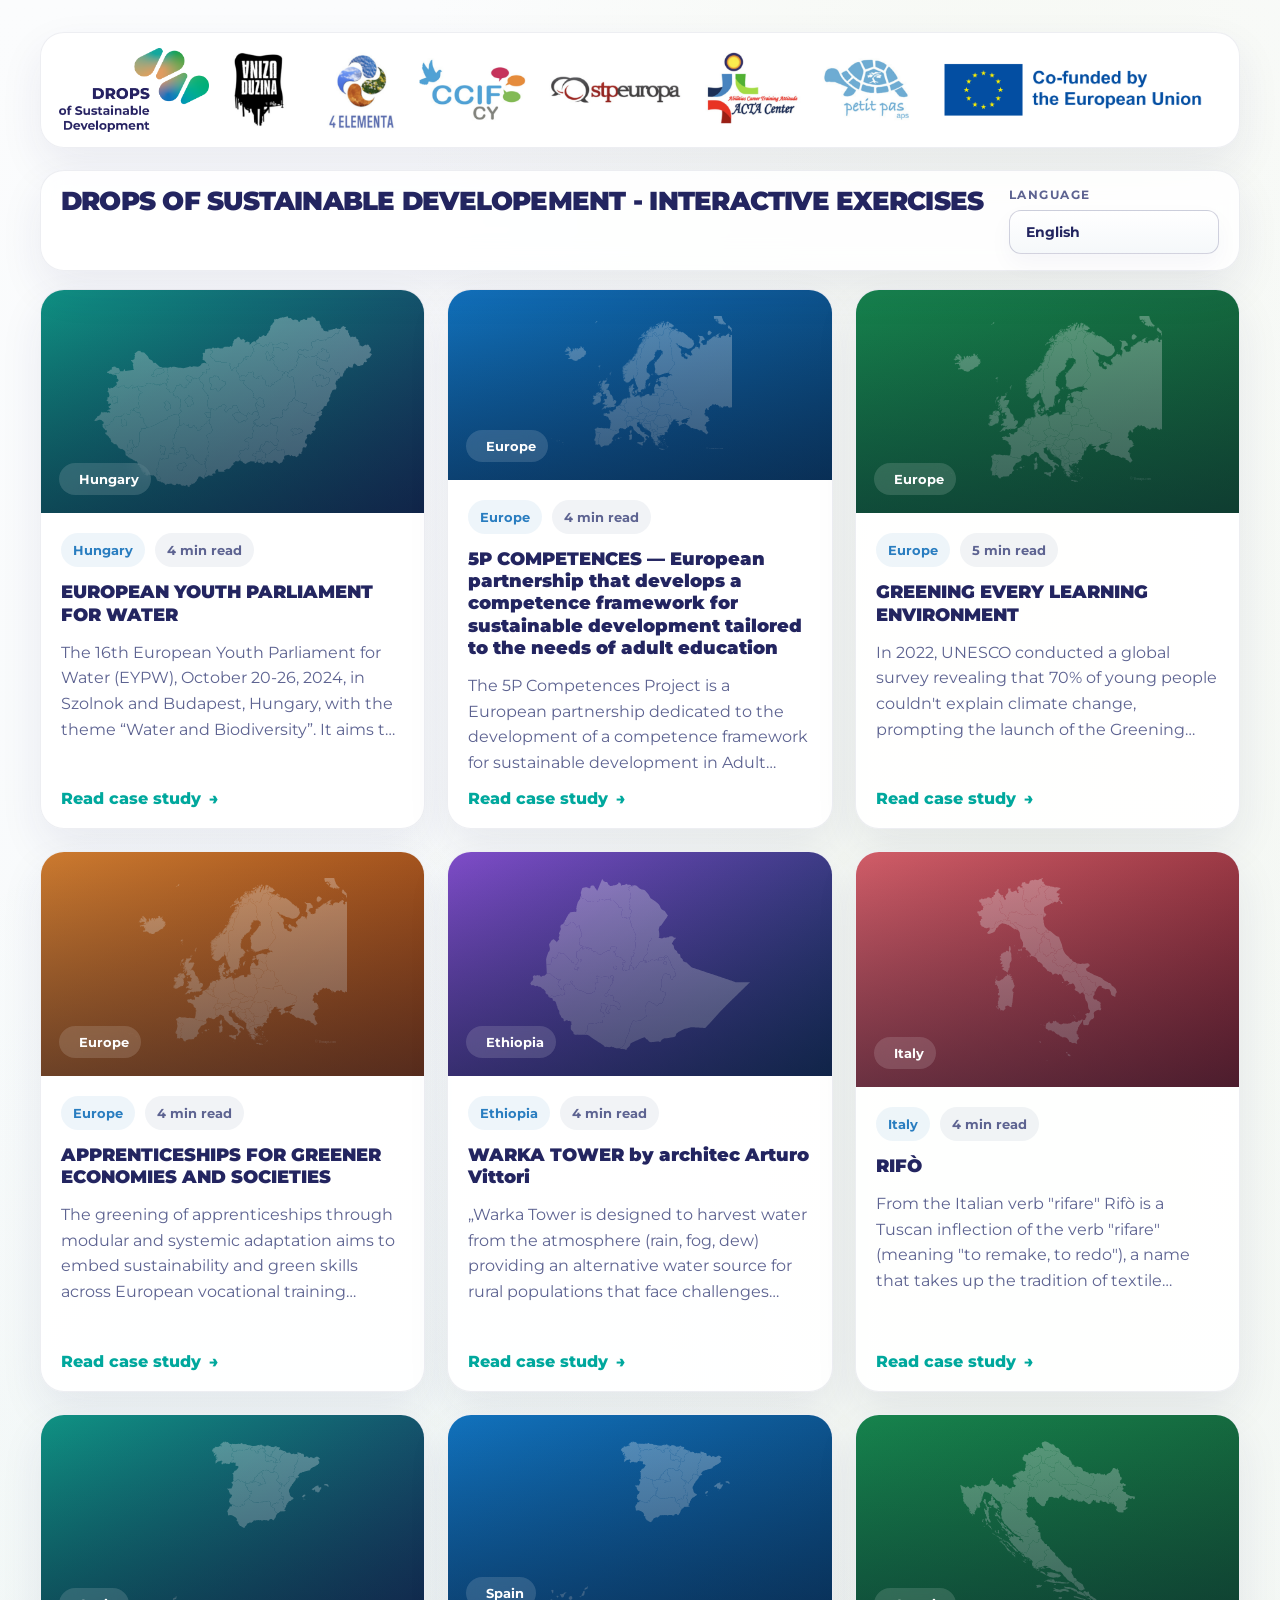
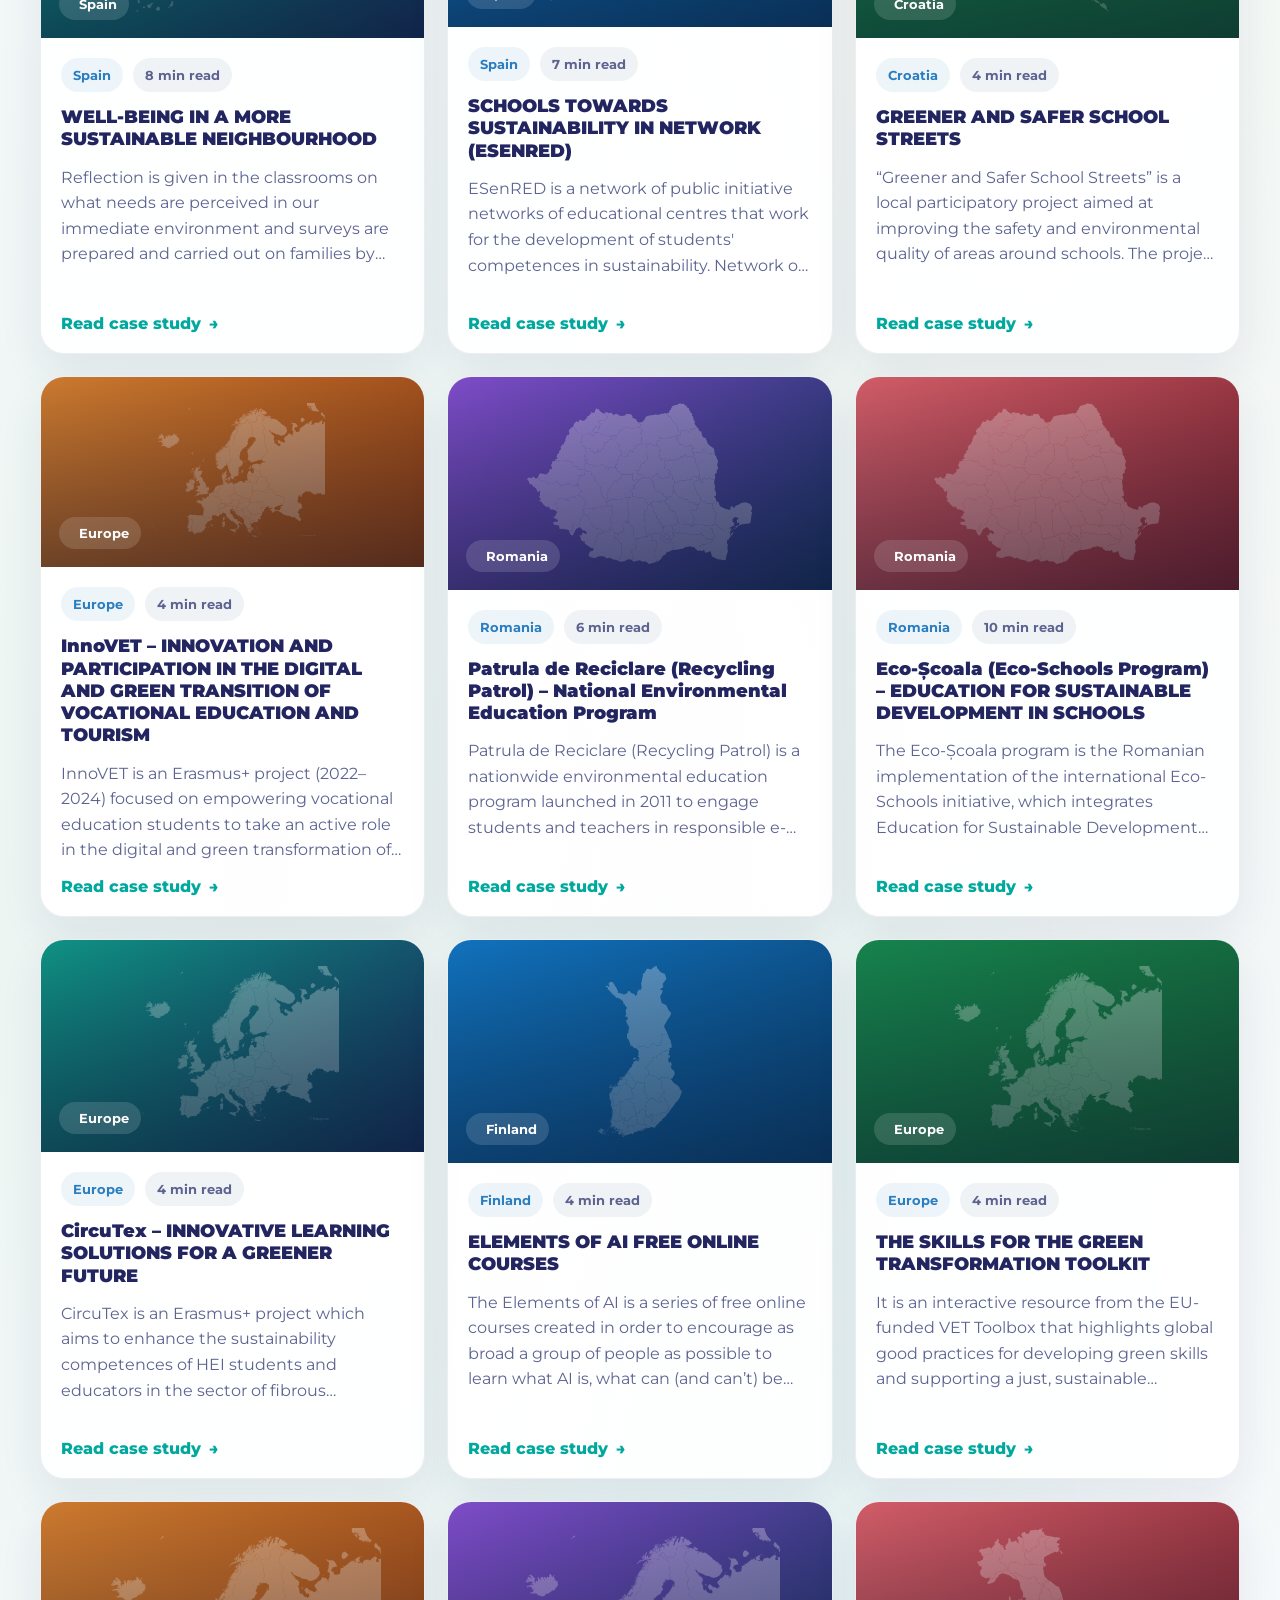
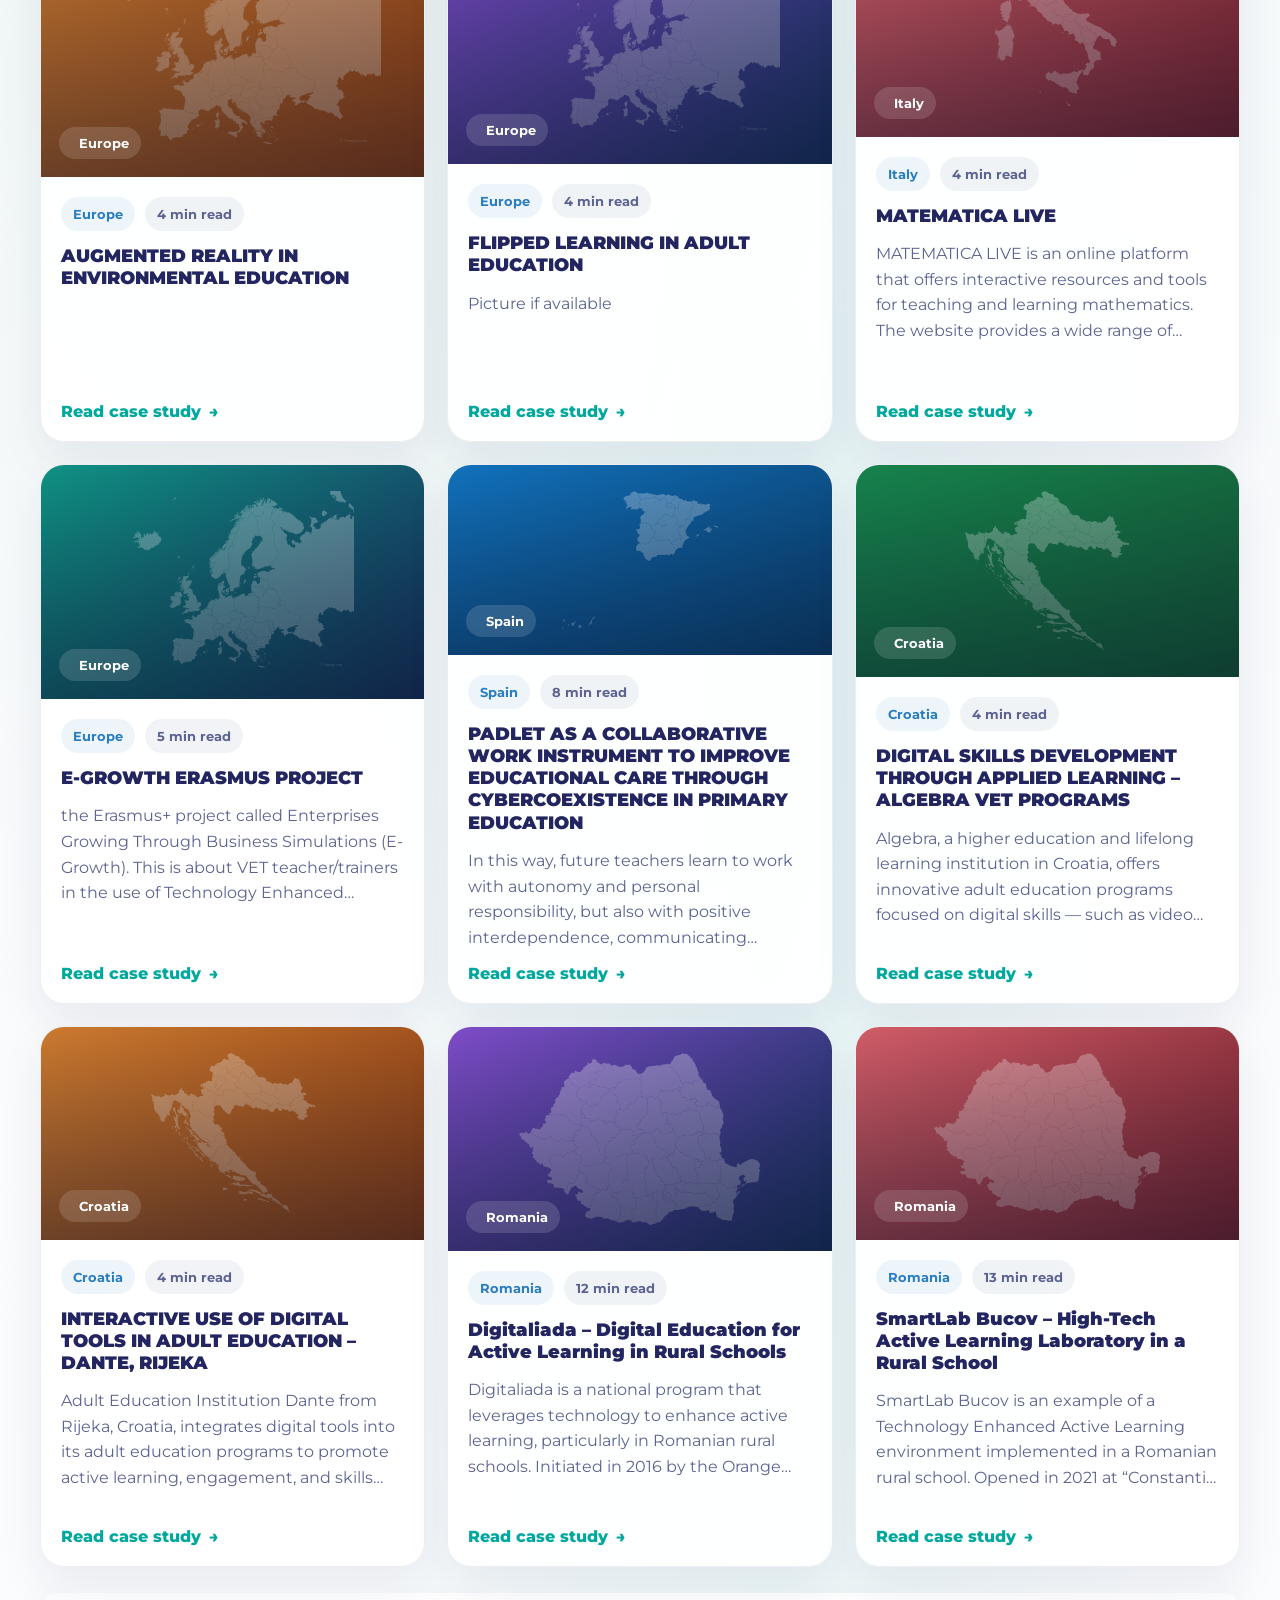
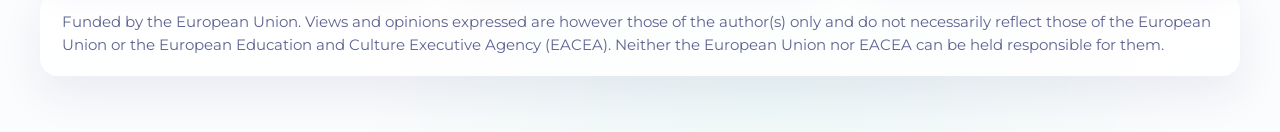
==== commit c44a9377: "Refine DROPS interface and back-to-studies copy" ====
--- a/index.html
+++ b/index.html
@@ -26,7 +26,7 @@
     <link rel="icon" type="image/png" href="./drops-logo.png" />
     <link rel="shortcut icon" href="./drops-logo.png" />
     <link rel="apple-touch-icon" href="./drops-logo.png" />
-    <link rel="stylesheet" href="./standalone-case-studies.css?v=20260401-interface-refresh" />
+    <link rel="stylesheet" href="./standalone-case-studies.css?v=20260401-interface-refresh-2" />
   </head>
   <body data-page="cards">
     <div class="page-shell">
@@ -78,7 +78,7 @@
       </footer>
     </div>
 
-    <script src="./case-studies-data.js"></script>
-    <script src="./case-studies-app.js"></script>
+    <script src="./case-studies-data.js?v=20260401-back-to-studies"></script>
+    <script src="./case-studies-app.js?v=20260401-back-to-studies"></script>
   </body>
 </html>
--- a/standalone-case-studies.css
+++ b/standalone-case-studies.css
@@ -80,6 +80,15 @@
   align-items: flex-start;
   justify-content: space-between;
   margin-bottom: 28px;
+  position: sticky;
+  top: 14px;
+  z-index: 12;
+  padding: 16px 20px;
+  border: 1px solid rgba(35, 37, 96, 0.08);
+  border-radius: var(--radius-xl);
+  background: rgba(255, 255, 255, 0.84);
+  box-shadow: var(--shadow-soft);
+  backdrop-filter: blur(14px);
 }
 
 .topbar-detail {
@@ -180,6 +189,7 @@
   line-height: 1.08;
   font-weight: 900;
   letter-spacing: -0.03em;
+  text-transform: uppercase;
 }
 
 .eyebrow {
@@ -218,14 +228,22 @@
 .toolbar {
   display: flex;
   justify-content: flex-end;
+  align-items: center;
 }
 
 .select-block {
   display: grid;
   gap: 8px;
   min-width: 210px;
-  font-size: 0.93rem;
-  color: var(--ink-soft);
+  font-size: 0.85rem;
+  color: var(--ink-soft);
+}
+
+.select-block span {
+  font-size: 0.75rem;
+  font-weight: 700;
+  letter-spacing: 0.12em;
+  text-transform: uppercase;
 }
 
 .select-block select {
@@ -238,6 +256,7 @@
   background:
     linear-gradient(180deg, rgba(255, 255, 255, 0.98), rgba(245, 248, 250, 0.98));
   box-shadow: 0 10px 24px rgba(35, 37, 96, 0.04);
+  font-weight: 700;
 }
 
 .content-stack {
@@ -690,12 +709,13 @@
   align-items: center;
   gap: 10px;
   min-height: 44px;
-  padding: 0 14px;
+  padding: 0 18px;
   border-radius: 999px;
   background: rgba(255, 255, 255, 0.82);
   border: 1px solid var(--line);
   font-weight: 800;
   box-shadow: var(--shadow-soft);
+  white-space: nowrap;
 }
 
 .detail-hero {
@@ -812,7 +832,7 @@
   border-radius: 999px;
   background: rgba(255, 255, 255, 0.82);
   color: var(--ink-soft);
-  padding: 10px 14px;
+  padding: 11px 16px;
   font-weight: 700;
   cursor: pointer;
   transition: all 180ms ease;
